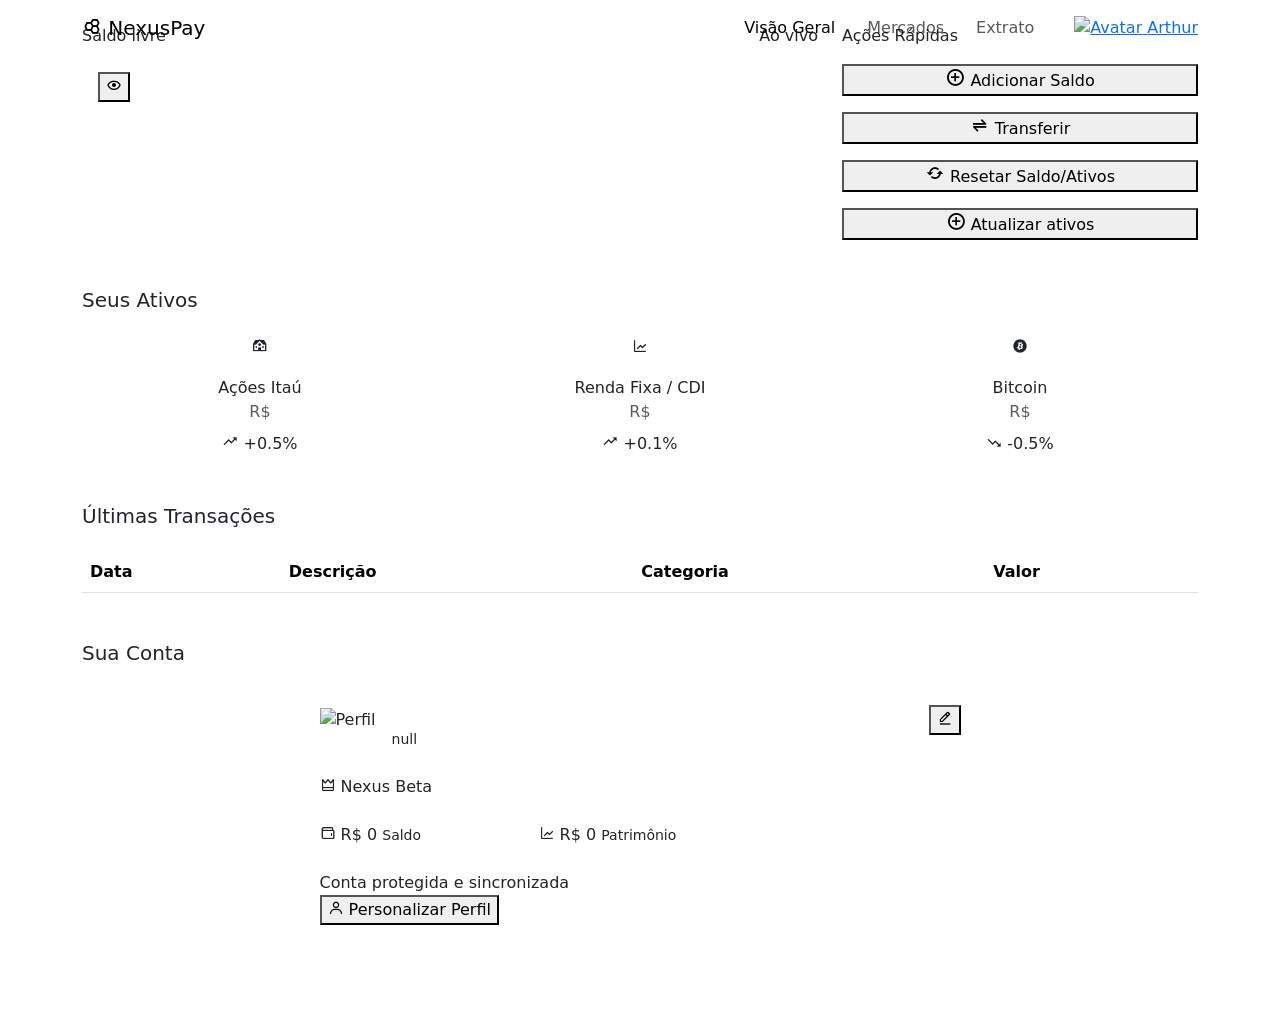
==== html/home.html @ 7b57ff13 "Fix case sensitivity in CSS file path for home page" ====
<!DOCTYPE html>
<html lang="pt-BR">

<head>
    <meta charset="UTF-8">
    <meta name="viewport" content="width=device-width, initial-scale=1.0">
    <title>NexusPay</title>
    <link href="https://cdn.jsdelivr.net/npm/bootstrap@5.3.0/dist/css/bootstrap.min.css" rel="stylesheet">
    <link href="https://fonts.googleapis.com/css2?family=Inter:wght@300;400;500;600;700&display=swap" rel="stylesheet">
    <link href="https://cdn.jsdelivr.net/npm/boxicons@2.1.4/css/boxicons.min.css" rel="stylesheet">
    <link rel="stylesheet" href="../css/home.css" </html>

<body>

    <div class="bg-glow"></div>

    <nav class="navbar navbar-expand-lg fixed-top modern-nav">
        <div class="container">
            <a class="navbar-brand logo-brand" href="#">
                <i class='bx bx-hive'></i> NexusPay
            </a>
            <button class="navbar-toggler border-0 shadow-none text-white" type="button" data-bs-toggle="collapse"
                data-bs-target="#navNexus">
                <i class='bx bx-menu fs-1'></i>
            </button>
            <div class="collapse navbar-collapse" id="navNexus">
                <ul class="navbar-nav ms-auto align-items-center gap-3 mt-3 mt-lg-0">
                    <li class="nav-item"><a class="nav-link active" href="#home">Visão Geral</a></li>
                    <li class="nav-item"><a class="nav-link" href="#investimentos">Mercados</a></li>
                    <li class="nav-item"><a class="nav-link" href="#gastos">Extrato</a></li>
                    <li class="nav-item ms-lg-3">
                        <a class="nav-profile" href="#perfil">
                            <img src="https://api.dicebear.com/7.x/avataaars/svg?seed=Arthur" alt="Avatar">
                            <span>Arthur</span>
                        </a>
                    </li>
                </ul>
            </div>
        </div>
    </nav>

    <main class="container mb-5">
        <section id="home" class="fade-in mt-4">
            <div class="row g-4">

                <div class="col-lg-8">
                    <div class="modern-card hero-card h-100">
                        <div class="d-flex justify-content-between align-items-start mb-4">
                            <span class="text-label">Saldo livre</span>
                            <span class="badge-status"><span class="dot-live"></span> Ao vivo</span>
                        </div>
                        <div class="d-flex align-items-center gap-3 mb-2">
                            <h1 style="filter: blur(0px);" id="saldo" class="main-balance">0</h1>
                            <button id="ocultBtn" class="btn-icon"><i class='bx bx-show'></i></button>
                        </div>
                        <div class="simple-chart"></div>
                    </div>
                </div>

                <div class="col-lg-4">
                    <div class="modern-card d-flex flex-column justify-content-center h-100">
                        <span class="text-label mb-3 d-block">Ações Rápidas</span>
                        <div class="d-grid gap-3">
                            <button onclick="addSaldo()" class="btn-modern btn-primary">
                                <i class='bx bx-plus-circle fs-5'></i> Adicionar Saldo
                            </button>
                            <button onclick="btnMovi()" class="btn-modern btn-secondary">
                                <i class='bx bx-transfer-alt fs-5'></i> Transferir
                            </button>
                            <button onclick="btnReset()" class="btn-modern btn-secondary btn-reset">
                                <i class='bx bx-refresh fs-5'></i>
                                <span>Resetar Saldo/Ativos
                                </span>
                            </button>
                            <button onclick="atAtivos()" class="btn-modern btn-primary">
                                <i class='bx bx-plus-circle fs-5'></i> Atualizar ativos
                            </button>
                        </div>
                    </div>
                </div>


            </div>
        </section>

        <section id="investimentos" class="mt-5 fade-in">
            <h5 class="text-label mb-4">Seus Ativos</h5>
            <div class="row g-4">
                <div class="col-md-4">
                    <div class="modern-card asset-card text-center">
                        <div class="asset-icon blue mx-auto"><i class='bx bxs-institution'></i></div>
                        <span class="text-label mt-3 d-block">Ações Itaú</span>
                        <span class="text-muted">R$</span>
                        <h3 id="acoesValor" class="asset-value">0</h3>
                        <span class="trend positive justify-content-center"><i class='bx bx-trending-up'></i>
                            +0.5%</span>
                    </div>
                </div>
                <div class="col-md-4">
                    <div class="modern-card asset-card text-center">
                        <div class="asset-icon green mx-auto"><i class='bx bx-line-chart'></i></div>
                        <span class="text-label mt-3 d-block">Renda Fixa / CDI</span>
                        <span class="text-muted">R$</span>
                        <h3 id="cdiValor" class="asset-value">0</h3>
                        <span class="trend positive justify-content-center"><i class='bx bx-trending-up'></i>
                            +0.1%</span>
                    </div>
                </div>
                <div class="col-md-4">
                    <div class="modern-card asset-card text-center">
                        <div class="asset-icon orange mx-auto"><i class='bx bxl-bitcoin'></i></div>
                        <span class="text-label mt-3 d-block">Bitcoin</span>
                        <span class="text-muted">R$</span>
                        <h3 id="btcValor" class="asset-value">0</h3>
                        <span class="trend negative justify-content-center"><i class='bx bx-trending-down'></i>
                            -0.5%</span>
                    </div>
                </div>
            </div>
        </section>

        <section id="gastos" class="mt-5 fade-in">
            <h5 class="text-label mb-4">Últimas Transações</h5>
            <div class="modern-card p-0 overflow-hidden">
                <div class="table-responsive">
                    <table class="table modern-table mb-0 text-nowrap">
                        <thead>
                            <tr>
                                <th>Data</th>
                                <th>Descrição</th>
                                <th>Categoria</th>
                                <th>Valor</th>
                            </tr>
                        </thead>
                        <tbody id="Movis">


                        </tbody>
                    </table>
                </div>
            </div>
        </section>
        <section id="perfil" class="mt-5 pb-5 fade-in">

            <h5 class="text-label mb-4">
                Sua Conta
            </h5>

            <div class="row justify-content-center">

                <div class="col-lg-7">

                    <div class="modern-card profile-card">

                        <div class="profile-glow"></div>

                        <!-- TOPO -->
                        <div class="d-flex justify-content-between align-items-center flex-wrap gap-3">

                            <div class="d-flex align-items-center gap-3">

                                <img id="perfilFoto"
                                    src="https://img.freepik.com/free-vector/blue-circle-with-white-user_78370-4707.jpg"
                                    alt="Perfil" class="profile-avatar">

                                <div>

                                    <h3 id="nameUser" class="text-white fw-bold mb-1">

                                    </h3>

                                    <span id="perfilEmail" class="text-desc small">

                                    </span>

                                </div>

                            </div>

                            <button onclick="btnPersonalizar()" class="btn-icon">
                                <i class='bx bx-edit-alt'></i>
                            </button>

                        </div>

                        <!-- BADGE -->
                        <div class="mt-4">

                            <span class="badge-plan">
                                <i class='bx bx-crown'></i>
                                Nexus Beta
                            </span>

                        </div>

                        <!-- INFO -->
                        <div class="row g-3 mt-2">

                            <div class="col-md-4">

                                <div class="info-mini-card">

                                    <i class='bx bx-wallet'></i>
                                    <span>
                                        R$
                                    </span>
                                    <span id="saldo">
                                        0
                                    </span>

                                    <small>Saldo</small>

                                </div>

                            </div>

                            <div class="col-md-4">

                                <div class="info-mini-card">

                                    <i class='bx bx-line-chart'></i>

                                    <span>
                                        R$
                                    </span>
                                    <span id="patrimonio">

                                    </span>

                                    <small>Patrimônio</small>

                                </div>

                            </div>




                            <!-- FOOTER -->
                            <div class="profile-footer mt-4">

                                <div class="profile-status">

                                    <span class="online-dot"></span>

                                    Conta protegida e sincronizada

                                </div>

                                <button onclick="btnPersonalizar()" class="btn-modern btn-primary">

                                    <i class='bx bx-user'></i>

                                    Personalizar Perfil

                                </button>

                            </div>

                        </div>

                    </div>

                </div>

        </section>
    </main>

    <div style="display: none;" id="modal-body" class="modern-modal-overlay">
        <div class="modern-modal">
            <div class="modal-header border-0 p-0 mb-3">
                <h5 class="text-white m-0">Adicionar Saldo</h5>
            </div>
            <p class="text-muted text-sm">Atualize seu caixa para análises precisas.</p>
            <div class="modal-body p-0 mt-3">
                <label class="text-label mb-2">Valor do aporte</label>
                <div class="modern-input">
                    <span class="text-muted">R$</span>
                    <input type="number" id="saldoAdd" placeholder="0.00">
                </div>
            </div>
            <div class="modal-footer border-0 p-0 mt-4 flex-nowrap gap-2">
                <button class="btn-modern btn-secondary" onclick="cancelSaldo()">Cancelar</button>
                <button class="btn-modern btn-primary" onclick="confirmSaldo()">Confirmar</button>
            </div>
        </div>
    </div>

    <div style="display: none;" id="modal-movimentacao" class="modern-modal-overlay">
        <div class="modern-modal">
            <div class="modal-header border-0 p-0 mb-3">
                <h5 class="text-white m-0">Nova Movimentação</h5>
            </div>
            <p class="text-muted text-sm">Transfira fundos ou registre um pagamento.</p>
            <div class="modal-body p-0 mt-3">
                <label class="text-label mb-2">Valor</label>
                <div class="modern-input mb-3">
                    <span class="text-muted">R$</span>
                    <input type="number" id="valor" placeholder="0.00">
                </div>
                <label class="text-label mb-2">Destino / Descrição</label>
                <div class="modern-input">
                    <i class='bx bx-user text-muted'></i>
                    <input type="text" id="ondeElevai" placeholder="Ex: Bitcoin, Nubank...">
                </div>
            </div>
            <div class="modal-footer border-0 p-0 mt-4 flex-nowrap gap-2">
                <button class="btn-modern btn-secondary" onclick="cancel()">Cancelar</button>
                <button class="btn-modern btn-primary" onclick="trasferir()">Transferir</button>
            </div>
        </div>
    </div>

    <div style="display: none;" id="modal-Perfil" class="modern-modal-overlay">
        <div class="modern-modal">
            <div class="modal-header border-0 p-0 mb-3">
                <h5 class="text-white m-0">Novo Perfil!</h5>
            </div>
            <p class="text-muted text-sm">Editando perfil...</p>
            <div class="modal-body p-0 mt-3">
                <label class="text-label mb-2">Seu nome</label>
                <div class="modern-input">
                    <i class='bx bx-user text-muted'></i>
                    <input type="text" id="name" placeholder="Ex:Arthur,Amanda e etc...">
                </div>
            </div>
            <div class="modal-footer border-0 p-0 mt-4 flex-nowrap gap-2">
                <button class="btn-modern btn-secondary" onclick="cancelPersonalizacao()">Cancelar</button>
                <button class="btn-modern btn-primary" onclick="Personalizar()">Confirmar</button>
            </div>
        </div>
    </div>
    <div class="stars">
        <span></span><span></span><span></span><span></span>
        <span></span><span></span><span></span><span></span>
    </div>

    <script src="../js/Home.js"></script>
    <script src="../js/rendasAtivosAI.js"></script>
    <script src="https://cdn.jsdelivr.net/npm/bootstrap@5.3.0/dist/js/bootstrap.bundle.min.js"></script>
    <script>
        const observer = new IntersectionObserver(entries => {
            entries.forEach(entry => {
                if (entry.isIntersecting) {
                    entry.target.classList.add('visible');
                }
            });
        }, { threshold: 0.1 });
        document.querySelectorAll('.fade-in').forEach(el => observer.observe(el));
    </script>
</body>

</html>
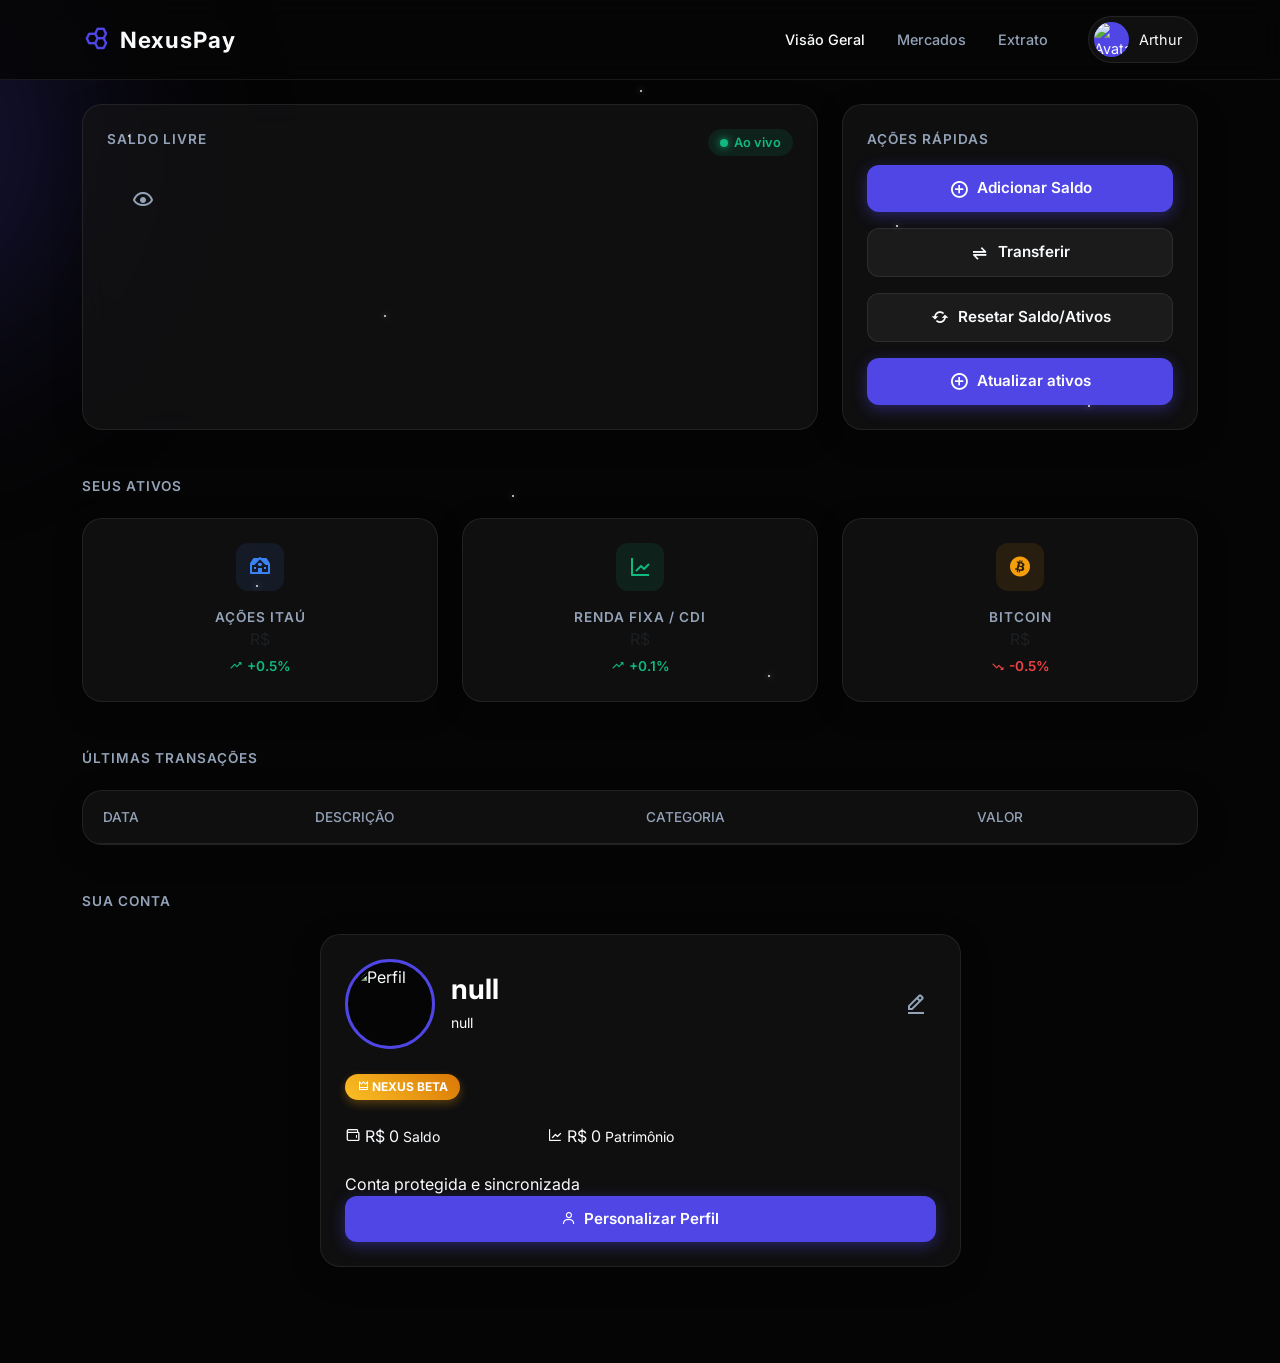
==== commit 1b17e7a8: "1.0 bug link" ====
--- a/html/home.html
+++ b/html/home.html
@@ -8,7 +8,7 @@
     <link href="https://cdn.jsdelivr.net/npm/bootstrap@5.3.0/dist/css/bootstrap.min.css" rel="stylesheet">
     <link href="https://fonts.googleapis.com/css2?family=Inter:wght@300;400;500;600;700&display=swap" rel="stylesheet">
     <link href="https://cdn.jsdelivr.net/npm/boxicons@2.1.4/css/boxicons.min.css" rel="stylesheet">
-    <link rel="stylesheet" href="../css/home.css" </html>
+    <link rel="stylesheet" href="./home.css">
 
 <body>
 
--- a/html/home.css
+++ b/html/home.css
@@ -0,0 +1,963 @@
+/* =========================================================
+   NEXUSFI NEBULA - THEME: PREMIUM MINIMAL (APPLE/STRIPE VIBE)
+   ========================================================= */
+
+@import url("https://fonts.googleapis.com/css2?family=Inter:wght@300;400;500;600;700&display=swap");
+
+:root {
+  /* Paleta Deep Dark Clean */
+  --bg-body: #09090b; /* Fundo quase preto, sem azul */
+  --bg-card: #18181b; /* Cinza chumbo elegante */
+  --border-color: rgba(255, 255, 255, 0.08);
+  --border-hover: rgba(255, 255, 255, 0.2);
+
+  /* Acentos Modernos */
+  --accent-purple: #9333ea;
+  --accent-blue: #3b82f6;
+
+  /* Textos */
+  --text-main: #f8fafc;
+  --text-muted: #94a3b8;
+
+  /* Sombras e Transições */
+  --shadow-soft: 0 4px 20px rgba(0, 0, 0, 0.3);
+  --transition: all 0.25s cubic-bezier(0.2, 0, 0, 1);
+}
+
+body {
+  background-color: var(--bg-body);
+  color: var(--text-main);
+  font-family: "Inter", sans-serif;
+  -webkit-font-smoothing: antialiased;
+  overflow-x: hidden;
+}
+
+/* --- BACKGROUND GLOW SUTIL --- */
+.bg-glow {
+  position: fixed;
+  top: -10%;
+  left: 50%;
+  transform: translateX(-50%);
+  width: 600px;
+  height: 600px;
+  background: radial-gradient(
+    circle,
+    rgba(147, 51, 234, 0.05) 0%,
+    transparent 60%
+  );
+  z-index: -1;
+  pointer-events: none;
+}
+
+/* --- NAVBAR --- */
+.modern-nav {
+  background: rgba(9, 9, 11, 0.7);
+  backdrop-filter: blur(12px);
+  border-bottom: 1px solid var(--border-color);
+  padding: 1rem 0;
+}
+
+.logo-brand {
+  color: var(--text-main);
+  font-weight: 700;
+  letter-spacing: 1px;
+  font-size: 1.1rem;
+  display: flex;
+  align-items: center;
+  gap: 8px;
+}
+
+.text-primary-accent {
+  color: var(--accent-purple);
+}
+
+.nav-link {
+  color: var(--text-muted) !important;
+  font-weight: 500;
+  font-size: 0.9rem;
+  transition: var(--transition);
+}
+
+.nav-link:hover,
+.nav-link.active {
+  color: var(--text-main) !important;
+}
+
+.nav-profile {
+  display: flex;
+  align-items: center;
+  gap: 10px;
+  background: var(--bg-card);
+  border: 1px solid var(--border-color);
+  padding: 4px 12px 4px 4px;
+  border-radius: 30px;
+  color: var(--text-main);
+  text-decoration: none;
+  font-size: 0.9rem;
+  transition: var(--transition);
+}
+
+.nav-profile img {
+  width: 28px;
+  height: 28px;
+  border-radius: 50%;
+}
+
+.nav-profile:hover {
+  border-color: var(--border-hover);
+}
+
+/* --- CARDS E LAYOUT --- */
+.main-container {
+  padding-top: 100px;
+  max-width: 1100px;
+}
+
+.modern-card {
+  background: var(--bg-card);
+  border: 1px solid var(--border-color);
+  border-radius: 16px;
+  padding: 24px;
+  transition: var(--transition);
+}
+
+.modern-card:hover {
+  border-color: var(--border-hover);
+  box-shadow: var(--shadow-soft);
+}
+
+.text-label {
+  font-size: 0.8rem;
+  font-weight: 600;
+  text-transform: uppercase;
+  letter-spacing: 0.5px;
+  color: var(--text-muted);
+}
+
+/* --- TYPOGRAPHY & HERO --- */
+.main-balance {
+  font-size: 3rem;
+  font-weight: 700;
+  letter-spacing: -1px;
+  margin: 0;
+  transition:
+    opacity 0.3s,
+    filter 0.3s;
+}
+
+.badge-status {
+  font-size: 0.75rem;
+  font-weight: 500;
+  background: rgba(255, 255, 255, 0.05);
+  padding: 4px 10px;
+  border-radius: 20px;
+  display: flex;
+  align-items: center;
+  gap: 6px;
+  color: var(--text-muted);
+}
+
+.dot-live {
+  width: 6px;
+  height: 6px;
+  background: #10b981;
+  border-radius: 50%;
+  box-shadow: 0 0 8px #10b981;
+}
+
+.btn-icon {
+  background: transparent;
+  border: 1px solid var(--border-color);
+  color: var(--text-muted);
+  width: 40px;
+  height: 40px;
+  border-radius: 50%;
+  display: flex;
+  justify-content: center;
+  align-items: center;
+  transition: var(--transition);
+}
+
+.btn-icon:hover {
+  background: var(--bg-body);
+  color: var(--text-main);
+  border-color: var(--border-hover);
+}
+
+/* --- GRÁFICO SIMPLES --- */
+.simple-chart {
+  height: 80px;
+  width: 100%;
+  margin-top: 20px;
+}
+.line-chart {
+  fill: none;
+  stroke: var(--accent-purple);
+  stroke-width: 3;
+  stroke-linecap: round;
+}
+
+/* --- BOTOES MODERNOS --- */
+.btn-modern {
+  display: flex;
+  align-items: center;
+  justify-content: center;
+  gap: 8px;
+  padding: 12px 20px;
+  border-radius: 12px;
+  font-weight: 500;
+  font-size: 0.95rem;
+  border: none;
+  transition: var(--transition);
+  cursor: pointer;
+}
+
+.btn-primary {
+  background: var(--text-main);
+  color: var(--bg-body);
+}
+
+.btn-primary:hover {
+  background: #e2e8f0;
+  transform: translateY(-2px);
+}
+
+.btn-secondary {
+  background: rgba(255, 255, 255, 0.05);
+  color: var(--text-main);
+  border: 1px solid var(--border-color);
+}
+
+.btn-secondary:hover {
+  background: rgba(255, 255, 255, 0.1);
+  border-color: var(--border-hover);
+}
+
+/* --- ATIVOS (INVESTIMENTOS) --- */
+.section-heading {
+  font-size: 1.1rem;
+  font-weight: 600;
+  color: var(--text-main);
+}
+
+.asset-icon {
+  width: 40px;
+  height: 40px;
+  border-radius: 10px;
+  display: flex;
+  justify-content: center;
+  align-items: center;
+  font-size: 1.2rem;
+  margin-bottom: 15px;
+}
+.asset-icon.blue {
+  background: rgba(59, 130, 246, 0.1);
+  color: #3b82f6;
+}
+.asset-icon.green {
+  background: rgba(16, 185, 129, 0.1);
+  color: #10b981;
+}
+.asset-icon.orange {
+  background: rgba(245, 158, 11, 0.1);
+  color: #f59e0b;
+}
+
+.asset-value {
+  font-size: 1.5rem;
+  font-weight: 600;
+  margin: 8px 0;
+}
+
+.trend {
+  font-size: 0.8rem;
+  font-weight: 500;
+  display: flex;
+  align-items: center;
+  gap: 4px;
+}
+.trend.positive {
+  color: #10b981;
+}
+.trend.negative {
+  color: #ef4444;
+}
+
+/* --- TABELA DE EXTRATO --- */
+.modern-table {
+  color: var(--text-main);
+}
+
+.modern-table thead th {
+  background: transparent;
+  border-bottom: 1px solid var(--border-color);
+  color: var(--text-muted);
+  font-weight: 500;
+  font-size: 0.85rem;
+  text-transform: uppercase;
+  padding: 16px 20px;
+}
+
+.modern-table tbody td {
+  padding: 16px 20px;
+  border-bottom: 1px solid rgba(255, 255, 255, 0.03);
+  vertical-align: middle;
+  background: transparent;
+  font-size: 0.95rem;
+}
+
+.modern-table tbody tr:hover td {
+  background: rgba(255, 255, 255, 0.02);
+}
+
+.pill-status {
+  padding: 4px 10px;
+  border-radius: 20px;
+  font-size: 0.75rem;
+  font-weight: 600;
+}
+.pill-status.pending {
+  background: rgba(245, 158, 11, 0.1);
+  color: #fbbf24;
+}
+.pill-status.success {
+  background: rgba(16, 185, 129, 0.1);
+  color: #34d399;
+}
+
+/* --- PERFIL --- */
+.profile-avatar {
+  width: 80px;
+  height: 80px;
+  border-radius: 50%;
+  background: var(--bg-body);
+  padding: 4px;
+  border: 1px solid var(--border-color);
+}
+.badge-plan {
+  background: linear-gradient(45deg, #f59e0b, #fbbf24);
+  color: #000;
+  font-size: 0.75rem;
+  font-weight: 700;
+  padding: 4px 12px;
+  border-radius: 20px;
+  display: inline-block;
+}
+
+.modern-progress {
+  height: 6px;
+  background: var(--bg-body);
+  border-radius: 10px;
+  overflow: hidden;
+}
+.modern-progress .progress-bar {
+  background: var(--text-main);
+}
+
+/* --- MODAIS MODERNOS --- */
+.modern-modal-overlay {
+  position: fixed;
+  top: 0;
+  left: 0;
+  width: 100%;
+  height: 100%;
+  background: rgba(0, 0, 0, 0.6);
+  backdrop-filter: blur(4px);
+  z-index: 1050;
+  display: flex;
+  justify-content: center;
+  align-items: center;
+  opacity: 0;
+  animation: fadeInModal 0.2s forwards;
+}
+
+.modern-modal {
+  background: var(--bg-card);
+  border: 1px solid var(--border-color);
+  width: 100%;
+  max-width: 400px;
+  border-radius: 20px;
+  padding: 24px;
+  box-shadow: 0 20px 40px rgba(0, 0, 0, 0.5);
+  transform: scale(0.95);
+  animation: scaleUpModal 0.2s forwards;
+}
+
+.modern-modal .modal-header h5 {
+  margin: 0;
+  font-weight: 600;
+}
+.modern-modal .modal-header p {
+  color: var(--text-muted);
+  font-size: 0.85rem;
+  margin: 4px 0 0 0;
+}
+
+.modern-input {
+  display: flex;
+  align-items: center;
+  background: var(--bg-body);
+  border: 1px solid var(--border-color);
+  border-radius: 10px;
+  padding: 10px 16px;
+  transition: var(--transition);
+}
+.modern-input:focus-within {
+  border-color: var(--accent-purple);
+}
+.modern-input span {
+  color: var(--text-muted);
+  margin-right: 8px;
+  font-weight: 500;
+}
+.modern-input input {
+  background: none;
+  border: none;
+  outline: none;
+  color: var(--text-main);
+  width: 100%;
+  font-size: 1rem;
+}
+
+/* Animações */
+.fade-in {
+  opacity: 0;
+  transform: translateY(15px);
+  transition:
+    opacity 0.6s ease-out,
+    transform 0.6s ease-out;
+}
+.fade-in.visible {
+  opacity: 1;
+  transform: translateY(0);
+}
+
+@keyframes fadeInModal {
+  to {
+    opacity: 1;
+  }
+}
+@keyframes scaleUpModal {
+  to {
+    transform: scale(1);
+  }
+}
+
+/* --- RESPONSIVIDADE --- */
+@media (max-width: 768px) {
+  .main-balance {
+    font-size: 2.2rem;
+  }
+  .modern-card {
+    padding: 16px;
+  }
+  .btn-modern {
+    padding: 10px;
+    font-size: 0.85rem;
+  }
+  .modern-modal {
+    width: 92%;
+    padding: 20px;
+  }
+}
+.chart-container {
+  position: relative;
+  width: 100%;
+  height: 220px;
+
+  background:
+    radial-gradient(circle at top, rgba(138, 43, 226, 0.18), transparent 70%),
+    rgba(255, 255, 255, 0.03);
+
+  border: 1px solid rgba(255, 255, 255, 0.08);
+
+  backdrop-filter: blur(30px);
+  -webkit-backdrop-filter: blur(30px);
+
+  border-radius: 28px;
+
+  overflow: hidden;
+
+  padding: 20px;
+
+  box-shadow:
+    inset 0 1px 1px rgba(255, 255, 255, 0.06),
+    0 10px 40px rgba(0, 0, 0, 0.35),
+    0 0 60px rgba(138, 43, 226, 0.15);
+}
+/* card */
+.btc-chart-card {
+  position: relative;
+  overflow: hidden;
+}
+
+/* estrelas */
+.stars {
+  position: absolute;
+  inset: 0;
+
+  pointer-events: none;
+}
+
+/* estrela */
+.stars span {
+  position: absolute;
+
+  width: 2px;
+  height: 2px;
+
+  border-radius: 50%;
+
+  background: rgba(255, 255, 255, 0.9);
+
+  box-shadow: 0 0 6px rgba(255, 255, 255, 0.8);
+
+  animation: twinkle 3s infinite ease-in-out;
+}
+
+/* posições */
+.stars span:nth-child(1) {
+  top: 15%;
+  left: 10%;
+  animation-delay: 0s;
+}
+
+.stars span:nth-child(2) {
+  top: 25%;
+  left: 70%;
+  animation-delay: 1s;
+}
+
+.stars span:nth-child(3) {
+  top: 65%;
+  left: 20%;
+  animation-delay: 2s;
+}
+
+.stars span:nth-child(4) {
+  top: 45%;
+  left: 85%;
+  animation-delay: 0.5s;
+}
+
+.stars span:nth-child(5) {
+  top: 75%;
+  left: 60%;
+  animation-delay: 1.5s;
+}
+
+.stars span:nth-child(6) {
+  top: 10%;
+  left: 50%;
+  animation-delay: 2.5s;
+}
+
+.stars span:nth-child(7) {
+  top: 55%;
+  left: 40%;
+  animation-delay: 1.2s;
+}
+
+.stars span:nth-child(8) {
+  top: 35%;
+  left: 30%;
+  animation-delay: 0.8s;
+}
+
+/* brilho */
+@keyframes twinkle {
+  0% {
+    opacity: 0.2;
+    transform: scale(1);
+  }
+
+  50% {
+    opacity: 1;
+    transform: scale(1.8);
+  }
+
+  100% {
+    opacity: 0.2;
+    transform: scale(1);
+  }
+}
+
+/* CSS do Layout Dark Moderno */
+:root {
+  --bg-body: #050505;
+  --bg-card: rgba(20, 20, 22, 0.7);
+  --border-color: rgba(255, 255, 255, 0.08);
+  --primary: #4f46e5;
+  --primary-glow: rgba(79, 70, 229, 0.4);
+  --secondary: #2dd4bf;
+  --text-main: #f8fafc;
+  --text-muted: #94a3b8;
+  --success: #10b981;
+  --danger: #ef4444;
+  --warning: #f59e0b;
+}
+
+body {
+  font-family: "Inter", sans-serif;
+  background-color: var(--bg-body);
+  color: var(--text-main);
+  overflow-x: hidden;
+  padding-top: 80px;
+}
+
+.bg-glow {
+  position: fixed;
+  top: -20%;
+  left: -10%;
+  width: 50vw;
+  height: 50vw;
+  background: radial-gradient(circle, var(--primary-glow) 0%, transparent 60%);
+  z-index: -1;
+  filter: blur(100px);
+}
+
+.modern-nav {
+  background: rgba(5, 5, 5, 0.8);
+  backdrop-filter: blur(12px);
+  border-bottom: 1px solid var(--border-color);
+}
+
+.logo-brand {
+  font-weight: 700;
+  color: var(--text-main) !important;
+  display: flex;
+  align-items: center;
+  gap: 8px;
+  font-size: 1.4rem;
+}
+
+.logo-brand i {
+  color: var(--primary);
+  font-size: 1.8rem;
+}
+
+.nav-link {
+  color: var(--text-muted) !important;
+  font-weight: 500;
+  transition: 0.3s;
+}
+
+.nav-link:hover,
+.nav-link.active {
+  color: var(--text-main) !important;
+}
+
+.nav-profile {
+  display: flex;
+  align-items: center;
+  gap: 10px;
+  text-decoration: none;
+  color: var(--text-main);
+  background: rgba(255, 255, 255, 0.05);
+  padding: 5px 15px 5px 5px;
+  border-radius: 50px;
+  border: 1px solid var(--border-color);
+  transition: 0.3s;
+}
+
+.nav-profile:hover {
+  background: rgba(255, 255, 255, 0.1);
+}
+
+.nav-profile img {
+  width: 35px;
+  height: 35px;
+  border-radius: 50%;
+  background: var(--primary);
+}
+
+.modern-card {
+  background: var(--bg-card);
+  backdrop-filter: blur(16px);
+  border: 1px solid var(--border-color);
+  border-radius: 20px;
+  padding: 24px;
+  box-shadow: 0 8px 32px rgba(0, 0, 0, 0.2);
+  transition:
+    transform 0.3s ease,
+    border-color 0.3s ease;
+}
+
+.modern-card:hover {
+  border-color: rgba(255, 255, 255, 0.15);
+  transform: translateY(-2px);
+}
+
+.text-label {
+  color: var(--text-muted);
+  font-size: 0.85rem;
+  text-transform: uppercase;
+  letter-spacing: 1px;
+  font-weight: 600;
+}
+
+.badge-status {
+  background: rgba(16, 185, 129, 0.1);
+  color: var(--success);
+  padding: 4px 12px;
+  border-radius: 20px;
+  font-size: 0.8rem;
+  font-weight: 600;
+  display: flex;
+  align-items: center;
+  gap: 6px;
+}
+
+.dot-live {
+  width: 8px;
+  height: 8px;
+  background-color: var(--success);
+  border-radius: 50%;
+  box-shadow: 0 0 8px var(--success);
+  animation: pulse 1.5s infinite;
+}
+
+@keyframes pulse {
+  0% {
+    transform: scale(0.95);
+    opacity: 1;
+  }
+
+  50% {
+    transform: scale(1.2);
+    opacity: 0.5;
+  }
+
+  100% {
+    transform: scale(0.95);
+    opacity: 1;
+  }
+}
+
+.main-balance {
+  font-size: 3rem;
+  font-weight: 700;
+  margin: 0;
+  letter-spacing: -1px;
+}
+
+.btn-icon {
+  background: transparent;
+  border: none;
+  color: var(--text-muted);
+  font-size: 1.5rem;
+  cursor: pointer;
+  transition: 0.3s;
+}
+
+.btn-icon:hover {
+  color: var(--text-main);
+}
+
+.btn-modern {
+  padding: 12px 20px;
+  border-radius: 12px;
+  font-weight: 600;
+  display: flex;
+  align-items: center;
+  justify-content: center;
+  gap: 8px;
+  border: none;
+  cursor: pointer;
+  transition: 0.3s;
+  width: 100%;
+}
+
+.btn-primary {
+  background: var(--primary);
+  color: white;
+  box-shadow: 0 4px 15px var(--primary-glow);
+}
+
+.btn-primary:hover {
+  background: #4338ca;
+  transform: translateY(-2px);
+}
+
+.btn-secondary {
+  background: rgba(255, 255, 255, 0.05);
+  color: var(--text-main);
+  border: 1px solid var(--border-color);
+}
+
+.btn-secondary:hover {
+  background: rgba(255, 255, 255, 0.1);
+}
+
+.asset-icon {
+  width: 48px;
+  height: 48px;
+  border-radius: 12px;
+  display: flex;
+  align-items: center;
+  justify-content: center;
+  font-size: 1.5rem;
+  margin-bottom: 15px;
+}
+
+.asset-icon.blue {
+  background: rgba(59, 130, 246, 0.1);
+  color: #3b82f6;
+}
+
+.asset-icon.green {
+  background: rgba(16, 185, 129, 0.1);
+  color: #10b981;
+}
+
+.asset-icon.orange {
+  background: rgba(245, 158, 11, 0.1);
+  color: #f59e0b;
+}
+
+.asset-value {
+  font-size: 1.5rem;
+  font-weight: 700;
+  margin: 5px 0;
+}
+
+.trend {
+  font-size: 0.85rem;
+  font-weight: 600;
+  display: flex;
+  align-items: center;
+  gap: 4px;
+}
+
+.trend.positive {
+  color: var(--success);
+}
+
+.trend.negative {
+  color: var(--danger);
+}
+
+.modern-table {
+  color: var(--text-main);
+}
+
+.modern-table th {
+  border-bottom: 1px solid var(--border-color);
+  color: var(--text-muted);
+  font-weight: 500;
+  padding: 15px 20px;
+  background: transparent;
+}
+
+.modern-table td {
+  padding: 15px 20px;
+  vertical-align: middle;
+  border-bottom: 1px solid rgba(255, 255, 255, 0.02);
+  background: transparent;
+  color: var(--text-muted);
+}
+
+.pill-status {
+  padding: 4px 10px;
+  border-radius: 20px;
+  font-size: 0.75rem;
+  font-weight: 600;
+}
+
+.pill-status.pending {
+  background: rgba(245, 158, 11, 0.1);
+  color: var(--warning);
+}
+
+.pill-status.success {
+  background: rgba(16, 185, 129, 0.1);
+  color: var(--success);
+}
+
+.profile-avatar {
+  width: 90px;
+  height: 90px;
+  border-radius: 50%;
+  border: 3px solid var(--primary);
+  padding: 3px;
+}
+
+.badge-plan {
+  background: linear-gradient(45deg, #fbbf24, #d97706);
+  color: #fff;
+  padding: 4px 12px;
+  border-radius: 20px;
+  font-size: 0.75rem;
+  font-weight: 700;
+  text-transform: uppercase;
+  box-shadow: 0 4px 10px rgba(245, 158, 11, 0.3);
+  display: inline-block;
+}
+
+.modern-progress {
+  height: 8px;
+  background: rgba(255, 255, 255, 0.1);
+  border-radius: 10px;
+  overflow: hidden;
+}
+
+.modern-progress .progress-bar {
+  background: var(--primary);
+  border-radius: 10px;
+}
+
+.modern-modal-overlay {
+  position: fixed;
+  top: 0;
+  left: 0;
+  width: 100%;
+  height: 100%;
+  background: rgba(0, 0, 0, 0.6);
+  backdrop-filter: blur(5px);
+  z-index: 1050;
+  display: flex;
+  align-items: center;
+  justify-content: center;
+}
+
+.modern-modal {
+  background: #111116;
+  border: 1px solid var(--border-color);
+  border-radius: 20px;
+  padding: 30px;
+  width: 100%;
+  max-width: 400px;
+  box-shadow: 0 20px 40px rgba(0, 0, 0, 0.5);
+}
+
+.modern-input {
+  display: flex;
+  align-items: center;
+  background: rgba(255, 255, 255, 0.05);
+  border: 1px solid var(--border-color);
+  border-radius: 12px;
+  padding: 12px 15px;
+  gap: 10px;
+}
+
+.modern-input input {
+  background: transparent;
+  border: none;
+  color: var(--text-main);
+  width: 100%;
+  outline: none;
+  font-size: 1rem;
+}
+
+.fade-in {
+  opacity: 0;
+  transform: translateY(20px);
+  transition:
+    opacity 0.6s ease-out,
+    transform 0.6s ease-out;
+}
+
+.fade-in.visible {
+  opacity: 1;
+  transform: translateY(0);
+}
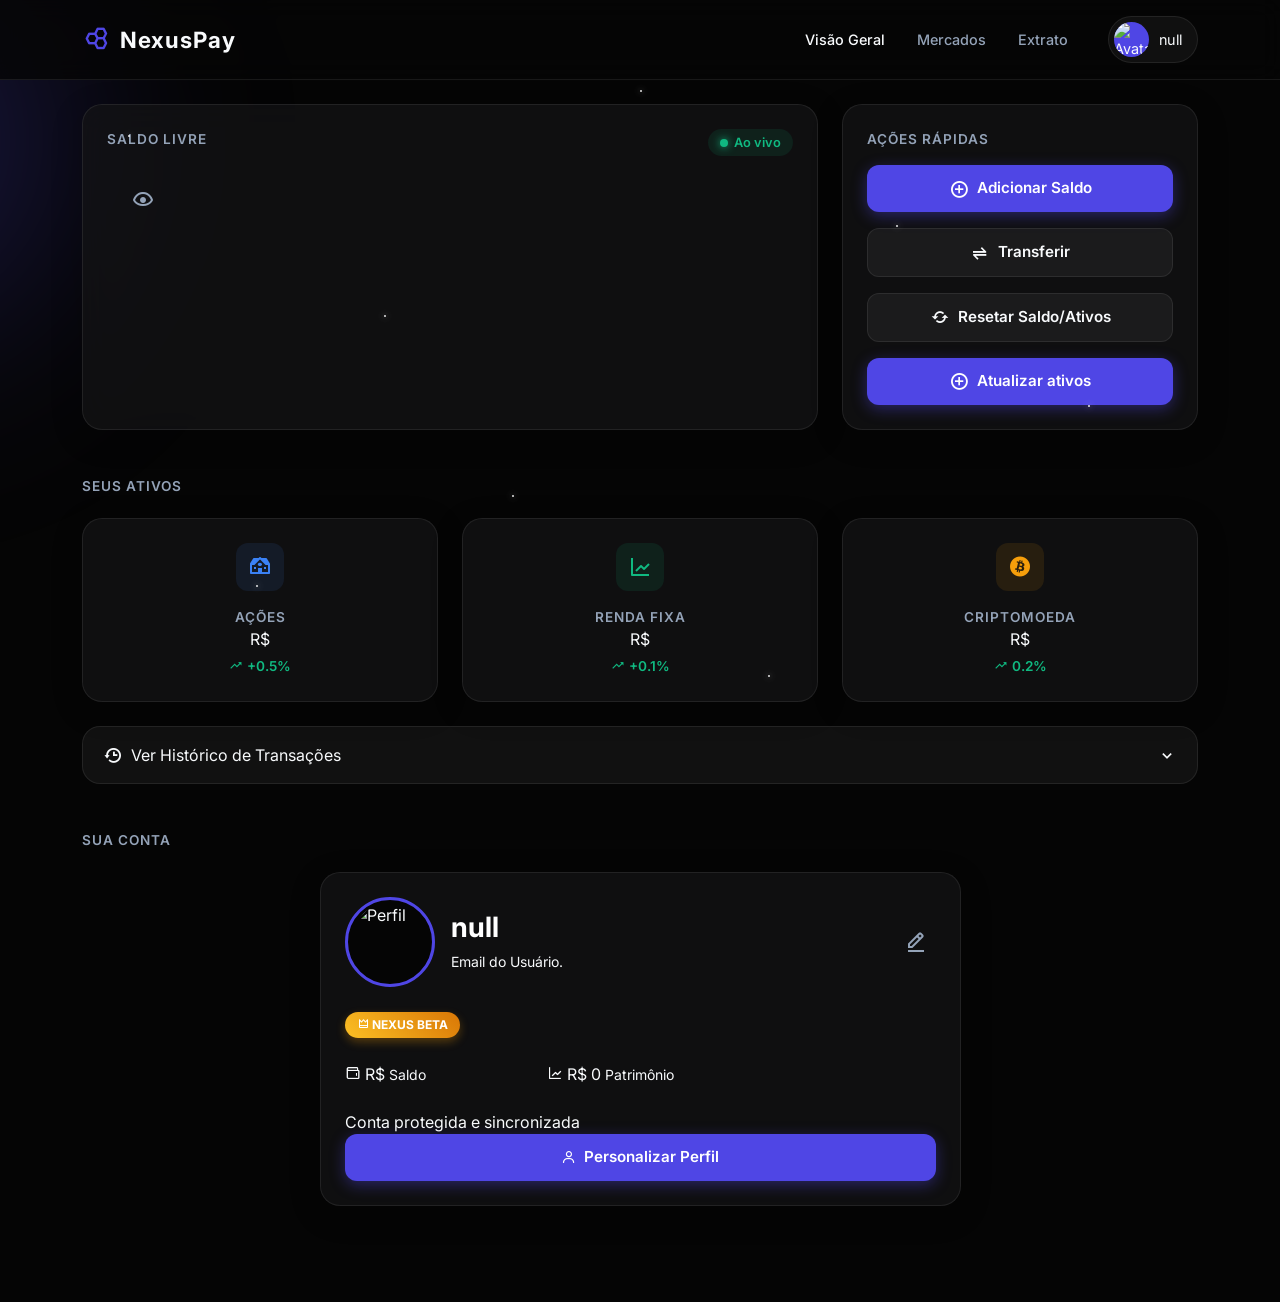
==== commit 89d58262: "Add investment options and update rendering logic for assets - Introduced new investment options for" ====
--- a/html/home.html
+++ b/html/home.html
@@ -30,8 +30,9 @@
                     <li class="nav-item"><a class="nav-link" href="#gastos">Extrato</a></li>
                     <li class="nav-item ms-lg-3">
                         <a class="nav-profile" href="#perfil">
-                            <img src="https://api.dicebear.com/7.x/avataaars/svg?seed=Arthur" alt="Avatar">
-                            <span>Arthur</span>
+                            <img src="https://img.freepik.com/free-vector/blue-circle-with-white-user_78370-4707.jpg"
+                                alt="Avatar">
+                            <span id="nameUser2"></span>
                         </a>
                     </li>
                 </ul>
@@ -89,8 +90,8 @@
                 <div class="col-md-4">
                     <div class="modern-card asset-card text-center">
                         <div class="asset-icon blue mx-auto"><i class='bx bxs-institution'></i></div>
-                        <span class="text-label mt-3 d-block">Ações Itaú</span>
-                        <span class="text-muted">R$</span>
+                        <span class="text-label mt-3 d-block">Ações</span>
+                        <span class="text-desc">R$</span>
                         <h3 id="acoesValor" class="asset-value">0</h3>
                         <span class="trend positive justify-content-center"><i class='bx bx-trending-up'></i>
                             +0.5%</span>
@@ -99,8 +100,8 @@
                 <div class="col-md-4">
                     <div class="modern-card asset-card text-center">
                         <div class="asset-icon green mx-auto"><i class='bx bx-line-chart'></i></div>
-                        <span class="text-label mt-3 d-block">Renda Fixa / CDI</span>
-                        <span class="text-muted">R$</span>
+                        <span class="text-label mt-3 d-block">Renda Fixa</span>
+                        <span class="text-desc">R$</span>
                         <h3 id="cdiValor" class="asset-value">0</h3>
                         <span class="trend positive justify-content-center"><i class='bx bx-trending-up'></i>
                             +0.1%</span>
@@ -109,37 +110,52 @@
                 <div class="col-md-4">
                     <div class="modern-card asset-card text-center">
                         <div class="asset-icon orange mx-auto"><i class='bx bxl-bitcoin'></i></div>
-                        <span class="text-label mt-3 d-block">Bitcoin</span>
-                        <span class="text-muted">R$</span>
+                        <span class="text-label mt-3 d-block">Criptomoeda</span>
+                        <span class="text-desc">R$</span>
                         <h3 id="btcValor" class="asset-value">0</h3>
-                        <span class="trend negative justify-content-center"><i class='bx bx-trending-down'></i>
-                            -0.5%</span>
+                        <span class="trend positive justify-content-center"><i class='bx bx-trending-up'></i>
+                            0.2%</span>
                     </div>
                 </div>
             </div>
         </section>
-
-        <section id="gastos" class="mt-5 fade-in">
-            <h5 class="text-label mb-4">Últimas Transações</h5>
-            <div class="modern-card p-0 overflow-hidden">
-                <div class="table-responsive">
-                    <table class="table modern-table mb-0 text-nowrap">
-                        <thead>
-                            <tr>
-                                <th>Data</th>
-                                <th>Descrição</th>
-                                <th>Categoria</th>
-                                <th>Valor</th>
-                            </tr>
-                        </thead>
-                        <tbody id="Movis">
-
-
-                        </tbody>
-                    </table>
-                </div>
-            </div>
-        </section>
+        <details class="modern-details mt-4">
+
+            <summary class="details-summary">
+                <div class="d-flex align-items-center gap-2">
+                    <i class='bx bx-history fs-5'></i>
+                    <span>Ver Histórico de Transações</span>
+                </div>
+
+                <i class='bx bx-chevron-down arrow-details'></i>
+            </summary>
+
+            <section id="gastos" class="mt-4 fade-in">
+                <h5 class="text-label mb-4">Últimas Transações</h5>
+
+                <div class="modern-card p-0 overflow-hidden">
+                    <div class="table-responsive">
+                        <table class="table modern-table mb-0 text-nowrap">
+
+                            <thead>
+                                <tr>
+                                    <th>Data</th>
+                                    <th>Descrição</th>
+                                    <th>Categoria</th>
+                                    <th>Valor</th>
+                                </tr>
+                            </thead>
+
+                            <tbody id="Movis">
+
+                            </tbody>
+
+                        </table>
+                    </div>
+                </div>
+            </section>
+
+        </details>
         <section id="perfil" class="mt-5 pb-5 fade-in">
 
             <h5 class="text-label mb-4">
@@ -204,7 +220,7 @@
                                     <span>
                                         R$
                                     </span>
-                                    <span id="saldo">
+                                    <span id="saldo2">
                                         0
                                     </span>
 
@@ -265,49 +281,136 @@
 
         </section>
     </main>
-
-    <div style="display: none;" id="modal-body" class="modern-modal-overlay">
-        <div class="modern-modal">
-            <div class="modal-header border-0 p-0 mb-3">
-                <h5 class="text-white m-0">Adicionar Saldo</h5>
-            </div>
-            <p class="text-muted text-sm">Atualize seu caixa para análises precisas.</p>
-            <div class="modal-body p-0 mt-3">
-                <label class="text-label mb-2">Valor do aporte</label>
-                <div class="modern-input">
-                    <span class="text-muted">R$</span>
-                    <input type="number" id="saldoAdd" placeholder="0.00">
-                </div>
-            </div>
-            <div class="modal-footer border-0 p-0 mt-4 flex-nowrap gap-2">
-                <button class="btn-modern btn-secondary" onclick="cancelSaldo()">Cancelar</button>
-                <button class="btn-modern btn-primary" onclick="confirmSaldo()">Confirmar</button>
-            </div>
-        </div>
-    </div>
-
     <div style="display: none;" id="modal-movimentacao" class="modern-modal-overlay">
         <div class="modern-modal">
+
             <div class="modal-header border-0 p-0 mb-3">
                 <h5 class="text-white m-0">Nova Movimentação</h5>
             </div>
-            <p class="text-muted text-sm">Transfira fundos ou registre um pagamento.</p>
+
+            <p class="text-muted text-sm">
+                Transfira fundos ou registre um investimento.
+            </p>
+
             <div class="modal-body p-0 mt-3">
+
+                <!-- VALOR -->
                 <label class="text-label mb-2">Valor</label>
+
                 <div class="modern-input mb-3">
                     <span class="text-muted">R$</span>
                     <input type="number" id="valor" placeholder="0.00">
                 </div>
-                <label class="text-label mb-2">Destino / Descrição</label>
-                <div class="modern-input">
-                    <i class='bx bx-user text-muted'></i>
-                    <input type="text" id="ondeElevai" placeholder="Ex: Bitcoin, Nubank...">
-                </div>
-            </div>
+
+                <!-- INPUT -->
+                <label class="text-label mb-2">
+                    Destino / Investimento
+                </label>
+
+                <div class="modern-input mb-4">
+                    <i class='bx bx-wallet text-muted'></i>
+
+                    <input type="text" id="ondeElevai" placeholder="Escolha abaixo..." readonly>
+                </div>
+
+                <!-- CRIPTO -->
+                <label class="text-label mb-2">Criptomoedas</label>
+
+                <div class="invest-grid mb-4">
+
+                    <button class="invest-card" onclick="escolher('Bitcoin')">
+
+                        <i class='bx bxl-bitcoin'></i>
+                        Bitcoin
+
+                    </button>
+
+                    <button class="invest-card" onclick="escolher('Ethereum')">
+
+                        <i class='bx bx-coin'></i>
+                        Ethereum
+
+                    </button>
+
+                    <button class="invest-card" onclick="escolher('DogCoin')">
+
+                        <i class='bx bx-money'></i>
+                        DogCoin
+
+                    </button>
+
+                </div>
+
+                <!-- RENDA FIXA -->
+                <label class="text-label mb-2">Renda Fixa</label>
+
+                <div class="invest-grid mb-4">
+
+                    <button class="invest-card" onclick="escolher('CDI')">
+
+                        <i class='bx bx-bank'></i>
+                        CDI
+
+                    </button>
+
+                    <button class="invest-card" onclick="escolher('CDB')">
+
+                        <i class='bx bx-wallet'></i>
+                        CDB
+
+                    </button>
+
+                </div>
+
+                <!-- RENDA VARIÁVEL -->
+                <label class="text-label mb-2">Renda Variável</label>
+
+                <div class="invest-grid">
+
+                    <button class="invest-card" onclick="escolher('Ações Itaú')">
+
+                        Itaú
+
+                    </button>
+
+                    <button class="invest-card" onclick="escolher('Ações Petrobras')">
+
+                        Petrobras
+
+                    </button>
+
+                    <button class="invest-card" onclick="escolher('Ações Vale')">
+
+                        Vale
+
+                    </button>
+
+                    <button class="invest-card" onclick="escolher('Ações Apple')">
+
+                        Apple
+
+                    </button>
+
+                </div>
+
+            </div>
+
             <div class="modal-footer border-0 p-0 mt-4 flex-nowrap gap-2">
-                <button class="btn-modern btn-secondary" onclick="cancel()">Cancelar</button>
-                <button class="btn-modern btn-primary" onclick="trasferir()">Transferir</button>
-            </div>
+
+                <button class="btn-modern btn-secondary" onclick="cancel()">
+
+                    Cancelar
+
+                </button>
+
+                <button class="btn-modern btn-primary" onclick="trasferir()">
+
+                    Transferir
+
+                </button>
+
+            </div>
+
         </div>
     </div>
 
--- a/html/home.css
+++ b/html/home.css
@@ -961,3 +961,69 @@
   opacity: 1;
   transform: translateY(0);
 }
+.invest-grid {
+  display: grid;
+  grid-template-columns: repeat(2, 1fr);
+  gap: 10px;
+}
+
+.invest-card {
+  background: #171717;
+  border: 1px solid #2a2a2a;
+  border-radius: 14px;
+
+  padding: 14px;
+
+  color: white;
+
+  display: flex;
+  align-items: center;
+  gap: 10px;
+
+  cursor: pointer;
+  transition: 0.3s;
+}
+
+.invest-card:hover {
+  border-color: #00ff88;
+  transform: translateY(-2px);
+}
+
+.invest-card i {
+  font-size: 20px;
+}
+.modern-details {
+  border: none;
+}
+
+.details-summary {
+  list-style: none;
+  cursor: pointer;
+  background: rgba(255, 255, 255, 0.05);
+  border: 1px solid rgba(255, 255, 255, 0.08);
+  padding: 16px 20px;
+  border-radius: 18px;
+  display: flex;
+  justify-content: space-between;
+  align-items: center;
+  transition: 0.3s;
+  user-select: none;
+}
+
+.details-summary:hover {
+  transform: translateY(-2px);
+  background: rgba(255, 255, 255, 0.08);
+}
+
+.details-summary::-webkit-details-marker {
+  display: none;
+}
+
+.arrow-details {
+  transition: 0.3s;
+  font-size: 20px;
+}
+
+details[open] .arrow-details {
+  transform: rotate(180deg);
+}
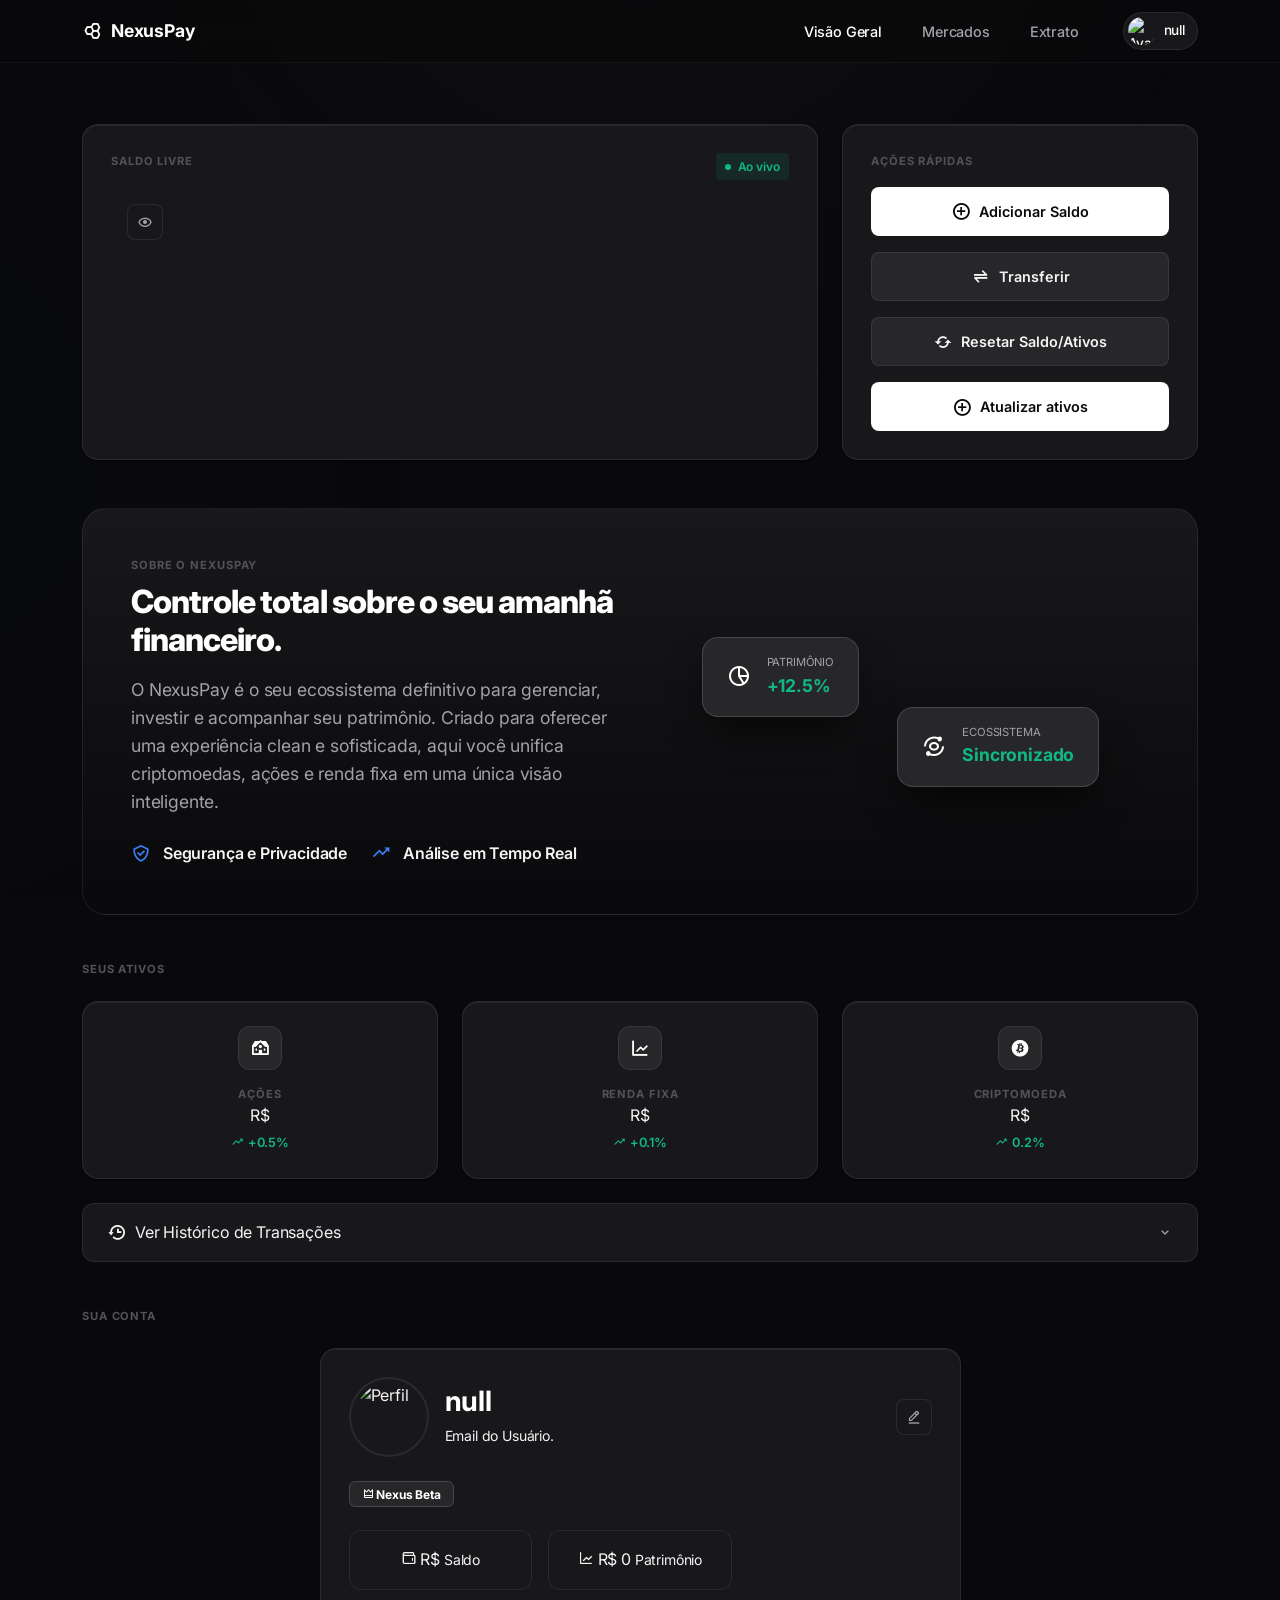
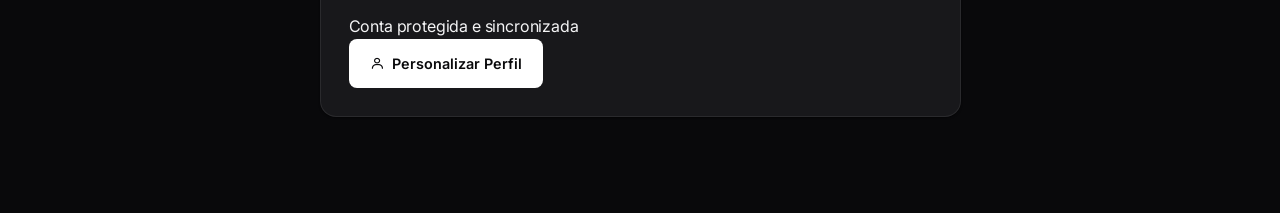
==== commit 093ceea2: "Redesigner com AI(Gemini 3.1 pro)" ====
--- a/html/home.html
+++ b/html/home.html
@@ -84,6 +84,50 @@
             </div>
         </section>
 
+        <!-- SEÇÃO EXPLICATIVA PREMIUM (NOVA) -->
+        <section class="mt-5 fade-in">
+            <div class="premium-explainer-card">
+                <div class="row align-items-center g-4">
+                    <div class="col-lg-6">
+                        <span class="text-label mb-2 d-block">Sobre o NexusPay</span>
+                        <h2 class="explainer-title mb-3">Controle total sobre o seu amanhã financeiro.</h2>
+                        <p class="explainer-desc mb-4">
+                            O NexusPay é o seu ecossistema definitivo para gerenciar, investir e acompanhar seu patrimônio. 
+                            Criado para oferecer uma experiência clean e sofisticada, aqui você unifica criptomoedas, ações e renda fixa em uma única visão inteligente.
+                        </p>
+                        <div class="d-flex gap-4 flex-wrap">
+                            <div class="explainer-feature">
+                                <i class='bx bx-check-shield'></i>
+                                <span>Segurança e Privacidade</span>
+                            </div>
+                            <div class="explainer-feature">
+                                <i class='bx bx-trending-up'></i>
+                                <span>Análise em Tempo Real</span>
+                            </div>
+                        </div>
+                    </div>
+                    <div class="col-lg-6">
+                        <div class="explainer-visual">
+                            <div class="floating-mini-card c1">
+                                <i class='bx bx-pie-chart-alt-2'></i>
+                                <div>
+                                    <small>Patrimônio</small>
+                                    <strong>+12.5%</strong>
+                                </div>
+                            </div>
+                            <div class="floating-mini-card c2">
+                                <i class='bx bx-analyse'></i>
+                                <div>
+                                    <small>Ecossistema</small>
+                                    <strong>Sincronizado</strong>
+                                </div>
+                            </div>
+                        </div>
+                    </div>
+                </div>
+            </div>
+        </section>
+
         <section id="investimentos" class="mt-5 fade-in">
             <h5 class="text-label mb-4">Seus Ativos</h5>
             <div class="row g-4">
@@ -314,83 +358,52 @@
                 </div>
 
                 <!-- CRIPTO -->
-                <label class="text-label mb-2">Criptomoedas</label>
-
-                <div class="invest-grid mb-4">
-
-                    <button class="invest-card" onclick="escolher('Bitcoin')">
-
-                        <i class='bx bxl-bitcoin'></i>
-                        Bitcoin
-
-                    </button>
-
-                    <button class="invest-card" onclick="escolher('Ethereum')">
-
-                        <i class='bx bx-coin'></i>
-                        Ethereum
-
-                    </button>
-
-                    <button class="invest-card" onclick="escolher('DogCoin')">
-
-                        <i class='bx bx-money'></i>
-                        DogCoin
-
-                    </button>
-
-                </div>
-
-                <!-- RENDA FIXA -->
-                <label class="text-label mb-2">Renda Fixa</label>
-
-                <div class="invest-grid mb-4">
-
-                    <button class="invest-card" onclick="escolher('CDI')">
-
-                        <i class='bx bx-bank'></i>
-                        CDI
-
-                    </button>
-
-                    <button class="invest-card" onclick="escolher('CDB')">
-
-                        <i class='bx bx-wallet'></i>
-                        CDB
-
-                    </button>
-
-                </div>
-
-                <!-- RENDA VARIÁVEL -->
-                <label class="text-label mb-2">Renda Variável</label>
-
-                <div class="invest-grid">
-
-                    <button class="invest-card" onclick="escolher('Ações Itaú')">
-
-                        Itaú
-
-                    </button>
-
-                    <button class="invest-card" onclick="escolher('Ações Petrobras')">
-
-                        Petrobras
-
-                    </button>
-
-                    <button class="invest-card" onclick="escolher('Ações Vale')">
-
-                        Vale
-
-                    </button>
-
-                    <button class="invest-card" onclick="escolher('Ações Apple')">
-
-                        Apple
-
-                    </button>
-
+                <!-- CATEGORIAS EM DETAILS -->
+                <div class="modal-categories">
+                    <details class="modal-category-details">
+                        <summary class="modal-category-summary">
+                            <div class="d-flex align-items-center gap-2">
+                                <i class='bx bxl-bitcoin'></i>
+                                <span>Criptomoedas</span>
+                            </div>
+                            <i class='bx bx-chevron-down modal-arrow'></i>
+                        </summary>
+                        <div class="invest-grid p-3">
+                            <button class="invest-card" onclick="escolher('Bitcoin')"><i class='bx bxl-bitcoin'></i> Bitcoin</button>
+                            <button class="invest-card" onclick="escolher('Ethereum')"><i class='bx bx-coin'></i> Ethereum</button>
+                            <button class="invest-card" onclick="escolher('DogCoin')"><i class='bx bx-money'></i> DogCoin</button>
+                        </div>
+                    </details>
+
+                    <details class="modal-category-details mt-2">
+                        <summary class="modal-category-summary">
+                            <div class="d-flex align-items-center gap-2">
+                                <i class='bx bx-bank'></i>
+                                <span>Renda Fixa</span>
+                            </div>
+                            <i class='bx bx-chevron-down modal-arrow'></i>
+                        </summary>
+                        <div class="invest-grid p-3">
+                            <button class="invest-card" onclick="escolher('CDI')"><i class='bx bx-bank'></i> CDI</button>
+                            <button class="invest-card" onclick="escolher('CDB')"><i class='bx bx-wallet'></i> CDB</button>
+                        </div>
+                    </details>
+
+                    <details class="modal-category-details mt-2">
+                        <summary class="modal-category-summary">
+                            <div class="d-flex align-items-center gap-2">
+                                <i class='bx bx-line-chart'></i>
+                                <span>Renda Variável</span>
+                            </div>
+                            <i class='bx bx-chevron-down modal-arrow'></i>
+                        </summary>
+                        <div class="invest-grid p-3">
+                            <button class="invest-card" onclick="escolher('Ações Itaú')">Itaú</button>
+                            <button class="invest-card" onclick="escolher('Ações Petrobras')">Petrobras</button>
+                            <button class="invest-card" onclick="escolher('Ações Vale')">Vale</button>
+                            <button class="invest-card" onclick="escolher('Ações Apple')">Apple</button>
+                        </div>
+                    </details>
                 </div>
 
             </div>
@@ -430,6 +443,26 @@
             <div class="modal-footer border-0 p-0 mt-4 flex-nowrap gap-2">
                 <button class="btn-modern btn-secondary" onclick="cancelPersonalizacao()">Cancelar</button>
                 <button class="btn-modern btn-primary" onclick="Personalizar()">Confirmar</button>
+            </div>
+        </div>
+    </div>
+
+    <div style="display: none;" id="modal-body" class="modern-modal-overlay">
+        <div class="modern-modal">
+            <div class="modal-header border-0 p-0 mb-3">
+                <h5 class="text-white m-0">Adicionar Saldo</h5>
+            </div>
+            <p class="text-muted text-sm">Atualize seu caixa para análises precisas.</p>
+            <div class="modal-body p-0 mt-3">
+                <label class="text-label mb-2">Valor do aporte</label>
+                <div class="modern-input">
+                    <span class="text-muted">R$</span>
+                    <input type="number" id="saldoAdd" placeholder="0.00">
+                </div>
+            </div>
+            <div class="modal-footer border-0 p-0 mt-4 flex-nowrap gap-2">
+                <button class="btn-modern btn-secondary" onclick="cancelSaldo()">Cancelar</button>
+                <button class="btn-modern btn-primary" onclick="confirmSaldo()">Confirmar</button>
             </div>
         </div>
     </div>
--- a/html/home.css
+++ b/html/home.css
@@ -1,1029 +1,575 @@
-/* =========================================================
-   NEXUSFI NEBULA - THEME: PREMIUM MINIMAL (APPLE/STRIPE VIBE)
-   ========================================================= */
-
-@import url("https://fonts.googleapis.com/css2?family=Inter:wght@300;400;500;600;700&display=swap");
+@import url("https://fonts.googleapis.com/css2?family=Inter:wght@300;400;500;600;700;800&display=swap");
 
 :root {
-  /* Paleta Deep Dark Clean */
-  --bg-body: #09090b; /* Fundo quase preto, sem azul */
-  --bg-card: #18181b; /* Cinza chumbo elegante */
-  --border-color: rgba(255, 255, 255, 0.08);
-  --border-hover: rgba(255, 255, 255, 0.2);
-
-  /* Acentos Modernos */
-  --accent-purple: #9333ea;
+  /* THEME: Sophisticated Minimalist (Linear x Apple x Stripe) */
+  --bg-deep: #09090b; /* Zinc 950 */
+  --bg-surface: #18181b; /* Zinc 900 */
+  --bg-surface-hover: #27272a; /* Zinc 800 */
+  
+  --border-subtle: rgba(255, 255, 255, 0.04);
+  --border-light: rgba(255, 255, 255, 0.08);
+  --border-strong: rgba(255, 255, 255, 0.15);
+
+  --accent-primary: #f8fafc; /* Slate 50 - Minimalist White */
   --accent-blue: #3b82f6;
-
-  /* Textos */
-  --text-main: #f8fafc;
-  --text-muted: #94a3b8;
-
-  /* Sombras e Transições */
-  --shadow-soft: 0 4px 20px rgba(0, 0, 0, 0.3);
-  --transition: all 0.25s cubic-bezier(0.2, 0, 0, 1);
+  --accent-emerald: #10b981;
+  --accent-amber: #f59e0b;
+  --accent-rose: #f43f5e;
+  
+  --text-pure: #ffffff;
+  --text-primary: #f4f4f5; /* Zinc 100 */
+  --text-secondary: #a1a1aa; /* Zinc 400 */
+  --text-tertiary: #52525b; /* Zinc 600 */
+
+  --ease-out-expo: cubic-bezier(0.16, 1, 0.3, 1);
+  --ease-spring: cubic-bezier(0.175, 0.885, 0.32, 1.275);
+  
+  --shadow-sm: 0 1px 2px rgba(0, 0, 0, 0.5);
+  --shadow-md: 0 4px 12px rgba(0, 0, 0, 0.5);
+  --shadow-lg: 0 20px 40px -10px rgba(0, 0, 0, 0.7);
+  --shadow-inset: inset 0 1px 0 rgba(255, 255, 255, 0.05);
+}
+
+* {
+  box-sizing: border-box;
 }
 
 body {
-  background-color: var(--bg-body);
-  color: var(--text-main);
-  font-family: "Inter", sans-serif;
+  margin: 0;
+  background-color: var(--bg-deep);
+  color: var(--text-primary);
+  font-family: 'Inter', -apple-system, sans-serif;
   -webkit-font-smoothing: antialiased;
+  -moz-osx-font-smoothing: grayscale;
+  line-height: 1.6;
   overflow-x: hidden;
-}
-
-/* --- BACKGROUND GLOW SUTIL --- */
-.bg-glow {
+  letter-spacing: -0.01em;
+}
+
+/* Custom Scrollbar */
+::-webkit-scrollbar { width: 6px; }
+::-webkit-scrollbar-track { background: transparent; }
+::-webkit-scrollbar-thumb { background: var(--bg-surface-hover); border-radius: 10px; }
+::-webkit-scrollbar-thumb:hover { background: var(--text-tertiary); }
+
+/* Ambient Background (Very Subtle) */
+body::before {
+  content: '';
   position: fixed;
-  top: -10%;
-  left: 50%;
-  transform: translateX(-50%);
-  width: 600px;
-  height: 600px;
-  background: radial-gradient(
-    circle,
-    rgba(147, 51, 234, 0.05) 0%,
-    transparent 60%
-  );
+  top: 0; left: 0; width: 100%; height: 100%;
+  background: 
+    radial-gradient(circle at 50% -20%, rgba(255, 255, 255, 0.03) 0%, transparent 50%),
+    radial-gradient(circle at -10% 50%, rgba(59, 130, 246, 0.02) 0%, transparent 40%);
   z-index: -1;
   pointer-events: none;
 }
 
-/* --- NAVBAR --- */
+/* Modern Navbar */
 .modern-nav {
-  background: rgba(9, 9, 11, 0.7);
-  backdrop-filter: blur(12px);
-  border-bottom: 1px solid var(--border-color);
-  padding: 1rem 0;
+  background: rgba(9, 9, 11, 0.8) !important;
+  backdrop-filter: blur(16px);
+  -webkit-backdrop-filter: blur(16px);
+  border-bottom: 1px solid var(--border-subtle);
+  padding: 0.75rem 0;
+  transition: background 0.3s ease;
 }
 
 .logo-brand {
-  color: var(--text-main);
+  font-size: 1.1rem;
   font-weight: 700;
-  letter-spacing: 1px;
-  font-size: 1.1rem;
-  display: flex;
-  align-items: center;
-  gap: 8px;
-}
-
-.text-primary-accent {
-  color: var(--accent-purple);
+  color: var(--text-pure) !important;
+  display: flex;
+  align-items: center;
+  gap: 0.5rem;
+  text-decoration: none;
+}
+
+.logo-brand i {
+  color: var(--text-pure);
+  font-size: 1.3rem;
 }
 
 .nav-link {
-  color: var(--text-muted) !important;
+  color: var(--text-secondary) !important;
   font-weight: 500;
   font-size: 0.9rem;
-  transition: var(--transition);
-}
-
-.nav-link:hover,
-.nav-link.active {
-  color: var(--text-main) !important;
+  padding: 0.4rem 0.75rem !important;
+  transition: all 0.2s var(--ease-out-expo);
+}
+
+.nav-link:hover, .nav-link.active {
+  color: var(--text-pure) !important;
 }
 
 .nav-profile {
   display: flex;
   align-items: center;
-  gap: 10px;
-  background: var(--bg-card);
-  border: 1px solid var(--border-color);
-  padding: 4px 12px 4px 4px;
-  border-radius: 30px;
-  color: var(--text-main);
+  gap: 0.5rem;
+  padding: 0.25rem 0.75rem 0.25rem 0.25rem;
+  background: var(--bg-surface);
+  border: 1px solid var(--border-light);
+  border-radius: 50px;
+  color: var(--text-pure);
   text-decoration: none;
+  font-size: 0.85rem;
+  font-weight: 500;
+  transition: all 0.2s ease;
+}
+
+.nav-profile img {
+  width: 28px; height: 28px; border-radius: 50%;
+}
+
+.nav-profile:hover {
+  background: var(--bg-surface-hover);
+  border-color: var(--border-strong);
+}
+
+/* Main Container Spacing */
+main.container {
+  padding-top: 100px;
+}
+
+/* Clean Modern Cards */
+.modern-card {
+  background: var(--bg-surface);
+  border: 1px solid var(--border-light);
+  border-radius: 16px;
+  padding: 1.75rem;
+  box-shadow: var(--shadow-sm), var(--shadow-inset);
+  transition: transform 0.3s var(--ease-out-expo), border-color 0.3s ease, box-shadow 0.3s ease;
+}
+
+.modern-card:hover {
+  border-color: var(--border-strong);
+  box-shadow: var(--shadow-md), var(--shadow-inset);
+}
+
+.text-label {
+  font-size: 0.7rem;
+  font-weight: 700;
+  text-transform: uppercase;
+  letter-spacing: 0.08em;
+  color: var(--text-tertiary);
+}
+
+/* Balance Section */
+.main-balance {
+  font-size: 3.5rem;
+  font-weight: 800;
+  letter-spacing: -0.04em;
+  margin: 0;
+  color: var(--text-pure);
+}
+
+.badge-status {
+  background: rgba(16, 185, 129, 0.1);
+  color: var(--accent-emerald);
+  padding: 0.25rem 0.6rem;
+  border-radius: 4px;
+  font-size: 0.75rem;
+  font-weight: 600;
+  display: inline-flex;
+  align-items: center;
+  gap: 0.4rem;
+}
+
+.dot-live {
+  width: 6px; height: 6px;
+  background: var(--accent-emerald);
+  border-radius: 50%;
+  animation: pulseLive 2s infinite;
+}
+
+@keyframes pulseLive {
+  0% { transform: scale(0.9); opacity: 1; }
+  50% { transform: scale(1.2); opacity: 0.5; }
+  100% { transform: scale(0.9); opacity: 1; }
+}
+
+/* Buttons (Modern & Minimalist) */
+.btn-modern {
+  border-radius: 8px;
+  padding: 0.75rem 1.25rem;
   font-size: 0.9rem;
-  transition: var(--transition);
-}
-
-.nav-profile img {
-  width: 28px;
-  height: 28px;
-  border-radius: 50%;
-}
-
-.nav-profile:hover {
-  border-color: var(--border-hover);
-}
-
-/* --- CARDS E LAYOUT --- */
-.main-container {
-  padding-top: 100px;
-  max-width: 1100px;
-}
-
-.modern-card {
-  background: var(--bg-card);
-  border: 1px solid var(--border-color);
-  border-radius: 16px;
-  padding: 24px;
-  transition: var(--transition);
-}
-
-.modern-card:hover {
-  border-color: var(--border-hover);
-  box-shadow: var(--shadow-soft);
-}
-
-.text-label {
+  font-weight: 600;
+  display: flex;
+  align-items: center;
+  justify-content: center;
+  gap: 0.5rem;
+  cursor: pointer;
+  transition: all 0.2s var(--ease-out-expo);
+  border: 1px solid transparent;
+}
+
+.btn-primary {
+  background: var(--text-pure);
+  color: var(--bg-deep);
+}
+
+.btn-primary:hover {
+  transform: translateY(-2px);
+  background: #e4e4e7;
+}
+
+.btn-secondary {
+  background: var(--bg-surface-hover);
+  color: var(--text-primary);
+  border-color: var(--border-light);
+}
+
+.btn-secondary:hover {
+  background: #3f3f46;
+  border-color: var(--border-strong);
+}
+
+.btn-icon {
+  background: var(--bg-surface);
+  border: 1px solid var(--border-light);
+  color: var(--text-secondary);
+  width: 36px; height: 36px;
+  border-radius: 8px;
+  display: flex; align-items: center; justify-content: center;
+  transition: all 0.2s ease;
+}
+
+.btn-icon:hover {
+  background: var(--bg-surface-hover);
+  color: var(--text-pure);
+  border-color: var(--border-strong);
+}
+
+/* Asset Cards */
+.asset-card {
+  padding: 1.5rem;
+}
+
+.asset-icon {
+  width: 44px; height: 44px;
+  border-radius: 12px;
+  display: flex; align-items: center; justify-content: center;
+  font-size: 1.25rem;
+  margin-bottom: 1rem;
+  background: var(--bg-surface-hover);
+  border: 1px solid var(--border-light);
+  color: var(--text-pure);
+}
+
+.asset-value {
+  font-size: 1.75rem;
+  font-weight: 700;
+  margin: 0.25rem 0;
+  color: var(--text-pure);
+}
+
+.trend {
   font-size: 0.8rem;
   font-weight: 600;
+  display: flex; align-items: center; gap: 0.25rem;
+}
+
+.trend.positive { color: var(--accent-emerald); }
+.trend.negative { color: var(--accent-rose); }
+
+/* ========================================================
+   SEÇÃO EXPLICATIVA PREMIUM (NOVA)
+   ======================================================== */
+.premium-explainer-card {
+  background: linear-gradient(180deg, var(--bg-surface) 0%, var(--bg-deep) 100%);
+  border: 1px solid var(--border-light);
+  border-radius: 24px;
+  padding: 3rem;
+  position: relative;
+  overflow: hidden;
+}
+
+.explainer-title {
+  font-size: 2rem;
+  font-weight: 800;
+  letter-spacing: -0.03em;
+  color: var(--text-pure);
+}
+
+.explainer-desc {
+  color: var(--text-secondary);
+  font-size: 1.1rem;
+  max-width: 500px;
+}
+
+.explainer-feature {
+  display: flex;
+  align-items: center;
+  gap: 0.75rem;
+  font-weight: 600;
+  color: var(--text-primary);
+}
+
+.explainer-feature i {
+  color: var(--accent-blue);
+  font-size: 1.25rem;
+}
+
+.explainer-visual {
+  position: relative;
+  height: 250px;
+  display: flex;
+  justify-content: center;
+  align-items: center;
+}
+
+.floating-mini-card {
+  background: var(--bg-surface-hover);
+  border: 1px solid var(--border-strong);
+  padding: 1rem 1.5rem;
+  border-radius: 16px;
+  display: flex;
+  align-items: center;
+  gap: 1rem;
+  box-shadow: var(--shadow-lg);
+  position: absolute;
+  animation: floatingCard 6s infinite ease-in-out;
+}
+
+.floating-mini-card.c1 { top: 20%; left: 10%; }
+.floating-mini-card.c2 { bottom: 20%; right: 10%; animation-delay: 3s; }
+
+.floating-mini-card i { font-size: 1.5rem; color: var(--text-pure); }
+.floating-mini-card small { display: block; font-size: 0.7rem; color: var(--text-secondary); text-transform: uppercase; }
+.floating-mini-card strong { font-size: 1.1rem; color: var(--accent-emerald); }
+
+@keyframes floatingCard {
+  0%, 100% { transform: translateY(0); }
+  50% { transform: translateY(-15px); }
+}
+
+/* ========================================================
+   HISTÓRICO REFEITO (ESTILO PREMIUM)
+   ======================================================== */
+.modern-details {
+  border: none;
+}
+
+.details-summary {
+  list-style: none;
+  cursor: pointer;
+  background: var(--bg-surface);
+  border: 1px solid var(--border-light);
+  padding: 1rem 1.5rem;
+  border-radius: 12px;
+  display: flex;
+  justify-content: space-between;
+  align-items: center;
+  transition: all 0.2s ease;
+  user-select: none;
+}
+
+.details-summary:hover {
+  background: var(--bg-surface-hover);
+  border-color: var(--border-strong);
+}
+
+.details-summary::-webkit-details-marker { display: none; }
+
+.arrow-details {
+  transition: transform 0.3s var(--ease-out-expo);
+  color: var(--text-secondary);
+}
+
+details[open] .arrow-details {
+  transform: rotate(180deg);
+}
+
+#gastos {
+  background: var(--bg-surface);
+  border: 1px solid var(--border-light);
+  border-radius: 16px;
+  padding: 0;
+  overflow: hidden;
+  margin-top: 1rem;
+}
+
+#gastos h5 {
+  padding: 1.5rem 1.5rem 0.5rem;
+  margin: 0;
+}
+
+.modern-table {
+  width: 100%;
+  border-collapse: collapse;
+}
+
+.modern-table thead th {
+  background: rgba(255, 255, 255, 0.02);
+  border-bottom: 1px solid var(--border-light);
+  color: var(--text-tertiary);
+  font-size: 0.75rem;
+  font-weight: 700;
   text-transform: uppercase;
-  letter-spacing: 0.5px;
-  color: var(--text-muted);
-}
-
-/* --- TYPOGRAPHY & HERO --- */
-.main-balance {
-  font-size: 3rem;
-  font-weight: 700;
-  letter-spacing: -1px;
-  margin: 0;
-  transition:
-    opacity 0.3s,
-    filter 0.3s;
-}
-
-.badge-status {
-  font-size: 0.75rem;
-  font-weight: 500;
-  background: rgba(255, 255, 255, 0.05);
-  padding: 4px 10px;
-  border-radius: 20px;
-  display: flex;
-  align-items: center;
-  gap: 6px;
-  color: var(--text-muted);
-}
-
-.dot-live {
-  width: 6px;
-  height: 6px;
-  background: #10b981;
-  border-radius: 50%;
-  box-shadow: 0 0 8px #10b981;
-}
-
-.btn-icon {
-  background: transparent;
-  border: 1px solid var(--border-color);
-  color: var(--text-muted);
-  width: 40px;
-  height: 40px;
-  border-radius: 50%;
-  display: flex;
-  justify-content: center;
-  align-items: center;
-  transition: var(--transition);
-}
-
-.btn-icon:hover {
-  background: var(--bg-body);
-  color: var(--text-main);
-  border-color: var(--border-hover);
-}
-
-/* --- GRÁFICO SIMPLES --- */
-.simple-chart {
-  height: 80px;
-  width: 100%;
-  margin-top: 20px;
-}
-.line-chart {
-  fill: none;
-  stroke: var(--accent-purple);
-  stroke-width: 3;
-  stroke-linecap: round;
-}
-
-/* --- BOTOES MODERNOS --- */
-.btn-modern {
-  display: flex;
-  align-items: center;
-  justify-content: center;
-  gap: 8px;
-  padding: 12px 20px;
-  border-radius: 12px;
-  font-weight: 500;
-  font-size: 0.95rem;
-  border: none;
-  transition: var(--transition);
-  cursor: pointer;
-}
-
-.btn-primary {
-  background: var(--text-main);
-  color: var(--bg-body);
-}
-
-.btn-primary:hover {
-  background: #e2e8f0;
-  transform: translateY(-2px);
-}
-
-.btn-secondary {
-  background: rgba(255, 255, 255, 0.05);
-  color: var(--text-main);
-  border: 1px solid var(--border-color);
-}
-
-.btn-secondary:hover {
-  background: rgba(255, 255, 255, 0.1);
-  border-color: var(--border-hover);
-}
-
-/* --- ATIVOS (INVESTIMENTOS) --- */
-.section-heading {
-  font-size: 1.1rem;
-  font-weight: 600;
-  color: var(--text-main);
-}
-
-.asset-icon {
-  width: 40px;
-  height: 40px;
-  border-radius: 10px;
-  display: flex;
-  justify-content: center;
-  align-items: center;
-  font-size: 1.2rem;
-  margin-bottom: 15px;
-}
-.asset-icon.blue {
-  background: rgba(59, 130, 246, 0.1);
-  color: #3b82f6;
-}
-.asset-icon.green {
-  background: rgba(16, 185, 129, 0.1);
-  color: #10b981;
-}
-.asset-icon.orange {
-  background: rgba(245, 158, 11, 0.1);
-  color: #f59e0b;
-}
-
-.asset-value {
-  font-size: 1.5rem;
-  font-weight: 600;
-  margin: 8px 0;
-}
-
-.trend {
-  font-size: 0.8rem;
-  font-weight: 500;
-  display: flex;
-  align-items: center;
-  gap: 4px;
-}
-.trend.positive {
-  color: #10b981;
-}
-.trend.negative {
-  color: #ef4444;
-}
-
-/* --- TABELA DE EXTRATO --- */
-.modern-table {
-  color: var(--text-main);
-}
-
-.modern-table thead th {
-  background: transparent;
-  border-bottom: 1px solid var(--border-color);
-  color: var(--text-muted);
-  font-weight: 500;
-  font-size: 0.85rem;
-  text-transform: uppercase;
-  padding: 16px 20px;
+  text-align: left;
+  padding: 1rem 1.5rem;
 }
 
 .modern-table tbody td {
-  padding: 16px 20px;
-  border-bottom: 1px solid rgba(255, 255, 255, 0.03);
+  padding: 1.25rem 1.5rem;
+  border-bottom: 1px solid var(--border-subtle);
+  font-size: 0.9rem;
+  color: var(--text-primary);
+  transition: background 0.2s ease;
   vertical-align: middle;
-  background: transparent;
-  font-size: 0.95rem;
-}
-
-.modern-table tbody tr:hover td {
-  background: rgba(255, 255, 255, 0.02);
-}
-
-.pill-status {
-  padding: 4px 10px;
-  border-radius: 20px;
+}
+
+.transaction-badge {
+  display: inline-flex;
+  align-items: center;
+  padding: 0.35rem 0.75rem;
+  background: var(--bg-surface-hover);
+  border: 1px solid var(--border-light);
+  border-radius: 6px;
   font-size: 0.75rem;
   font-weight: 600;
-}
-.pill-status.pending {
-  background: rgba(245, 158, 11, 0.1);
-  color: #fbbf24;
-}
-.pill-status.success {
-  background: rgba(16, 185, 129, 0.1);
-  color: #34d399;
-}
-
-/* --- PERFIL --- */
+  color: var(--text-secondary);
+}
+
+.transaction-row:hover .transaction-badge {
+  border-color: var(--border-strong);
+  color: var(--text-primary);
+}
+
+.modern-table tbody tr:last-child td { border-bottom: none; }
+
+.modern-table tbody tr:hover td {
+  background: rgba(255, 255, 255, 0.03);
+}
+
+/* Modais (Clean & Sophisticated) */
+.modern-modal-overlay {
+  position: fixed;
+  top: 0; left: 0; width: 100%; height: 100%;
+  background: rgba(0, 0, 0, 0.8);
+  backdrop-filter: blur(8px);
+  z-index: 2000;
+  display: flex; align-items: center; justify-content: center;
+  animation: fadeIn 0.3s var(--ease-out-expo);
+}
+
+@keyframes fadeIn { from { opacity: 0; } to { opacity: 1; } }
+
+.modern-modal {
+  background: var(--bg-surface);
+  border: 1px solid var(--border-strong);
+  border-radius: 20px;
+  width: 90%; max-width: 440px;
+  padding: 2rem;
+  box-shadow: 0 40px 100px rgba(0, 0, 0, 0.8);
+}
+
+.modern-input {
+  background: var(--bg-deep);
+  border: 1px solid var(--border-light);
+  border-radius: 10px;
+  padding: 0.75rem 1rem;
+  display: flex; align-items: center; gap: 0.75rem;
+  transition: border-color 0.2s ease;
+}
+
+.modern-input:focus-within {
+  border-color: var(--text-pure);
+}
+
+.modern-input input {
+  background: transparent; border: none; outline: none;
+  color: var(--text-primary); width: 100%; font-size: 1rem;
+}
+
+/* Modal Categories (Details) */
+.modal-category-details {
+  border: 1px solid var(--border-light);
+  border-radius: 12px;
+  margin-bottom: 0.5rem;
+  background: var(--bg-deep);
+  overflow: hidden;
+}
+
+.modal-category-summary {
+  padding: 1rem;
+  cursor: pointer;
+  display: flex; justify-content: space-between; align-items: center;
+  font-weight: 600; font-size: 0.9rem;
+}
+
+.modal-arrow { transition: transform 0.3s ease; }
+.modal-category-details[open] .modal-arrow { transform: rotate(180deg); }
+
+.invest-grid {
+  display: grid;
+  grid-template-columns: repeat(2, 1fr);
+  gap: 0.5rem;
+}
+
+.invest-card {
+  background: var(--bg-surface);
+  border: 1px solid var(--border-light);
+  padding: 0.75rem;
+  border-radius: 8px;
+  color: var(--text-primary);
+  font-size: 0.85rem;
+  font-weight: 500;
+  cursor: pointer;
+  text-align: center;
+}
+
+.invest-card:hover {
+  background: var(--bg-surface-hover);
+  border-color: var(--border-strong);
+}
+
+/* Profile Card */
+.profile-card {
+  position: relative;
+}
+
 .profile-avatar {
-  width: 80px;
-  height: 80px;
-  border-radius: 50%;
-  background: var(--bg-body);
+  width: 80px; height: 80px; border-radius: 50%;
+  border: 2px solid var(--border-light);
   padding: 4px;
-  border: 1px solid var(--border-color);
-}
+}
+
 .badge-plan {
-  background: linear-gradient(45deg, #f59e0b, #fbbf24);
-  color: #000;
+  background: var(--bg-surface-hover);
+  border: 1px solid var(--border-strong);
+  color: var(--text-pure);
+  padding: 0.3rem 0.75rem;
+  border-radius: 6px;
   font-size: 0.75rem;
   font-weight: 700;
-  padding: 4px 12px;
-  border-radius: 20px;
-  display: inline-block;
-}
-
-.modern-progress {
-  height: 6px;
-  background: var(--bg-body);
-  border-radius: 10px;
-  overflow: hidden;
-}
-.modern-progress .progress-bar {
-  background: var(--text-main);
-}
-
-/* --- MODAIS MODERNOS --- */
-.modern-modal-overlay {
-  position: fixed;
-  top: 0;
-  left: 0;
-  width: 100%;
-  height: 100%;
-  background: rgba(0, 0, 0, 0.6);
-  backdrop-filter: blur(4px);
-  z-index: 1050;
-  display: flex;
-  justify-content: center;
-  align-items: center;
-  opacity: 0;
-  animation: fadeInModal 0.2s forwards;
-}
-
-.modern-modal {
-  background: var(--bg-card);
-  border: 1px solid var(--border-color);
-  width: 100%;
-  max-width: 400px;
-  border-radius: 20px;
-  padding: 24px;
-  box-shadow: 0 20px 40px rgba(0, 0, 0, 0.5);
-  transform: scale(0.95);
-  animation: scaleUpModal 0.2s forwards;
-}
-
-.modern-modal .modal-header h5 {
-  margin: 0;
-  font-weight: 600;
-}
-.modern-modal .modal-header p {
-  color: var(--text-muted);
-  font-size: 0.85rem;
-  margin: 4px 0 0 0;
-}
-
-.modern-input {
-  display: flex;
-  align-items: center;
-  background: var(--bg-body);
-  border: 1px solid var(--border-color);
-  border-radius: 10px;
-  padding: 10px 16px;
-  transition: var(--transition);
-}
-.modern-input:focus-within {
-  border-color: var(--accent-purple);
-}
-.modern-input span {
-  color: var(--text-muted);
-  margin-right: 8px;
-  font-weight: 500;
-}
-.modern-input input {
-  background: none;
-  border: none;
-  outline: none;
-  color: var(--text-main);
-  width: 100%;
-  font-size: 1rem;
-}
-
-/* Animações */
+}
+
+.info-mini-card {
+  background: var(--bg-surface);
+  border: 1px solid var(--border-light);
+  border-radius: 12px;
+  padding: 1rem;
+  text-align: center;
+}
+
+.online-dot {
+  width: 8px; height: 8px; background: var(--accent-emerald); border-radius: 50%;
+}
+
+/* Scroll Animations */
 .fade-in {
   opacity: 0;
-  transform: translateY(15px);
-  transition:
-    opacity 0.6s ease-out,
-    transform 0.6s ease-out;
-}
+  transform: translateY(20px);
+  transition: opacity 0.6s var(--ease-out-expo), transform 0.6s var(--ease-out-expo);
+}
+
 .fade-in.visible {
   opacity: 1;
   transform: translateY(0);
 }
 
-@keyframes fadeInModal {
-  to {
-    opacity: 1;
-  }
-}
-@keyframes scaleUpModal {
-  to {
-    transform: scale(1);
-  }
-}
-
-/* --- RESPONSIVIDADE --- */
 @media (max-width: 768px) {
-  .main-balance {
-    font-size: 2.2rem;
-  }
-  .modern-card {
-    padding: 16px;
-  }
-  .btn-modern {
-    padding: 10px;
-    font-size: 0.85rem;
-  }
-  .modern-modal {
-    width: 92%;
-    padding: 20px;
-  }
-}
-.chart-container {
-  position: relative;
-  width: 100%;
-  height: 220px;
-
-  background:
-    radial-gradient(circle at top, rgba(138, 43, 226, 0.18), transparent 70%),
-    rgba(255, 255, 255, 0.03);
-
-  border: 1px solid rgba(255, 255, 255, 0.08);
-
-  backdrop-filter: blur(30px);
-  -webkit-backdrop-filter: blur(30px);
-
-  border-radius: 28px;
-
-  overflow: hidden;
-
-  padding: 20px;
-
-  box-shadow:
-    inset 0 1px 1px rgba(255, 255, 255, 0.06),
-    0 10px 40px rgba(0, 0, 0, 0.35),
-    0 0 60px rgba(138, 43, 226, 0.15);
-}
-/* card */
-.btc-chart-card {
-  position: relative;
-  overflow: hidden;
-}
-
-/* estrelas */
-.stars {
-  position: absolute;
-  inset: 0;
-
-  pointer-events: none;
-}
-
-/* estrela */
-.stars span {
-  position: absolute;
-
-  width: 2px;
-  height: 2px;
-
-  border-radius: 50%;
-
-  background: rgba(255, 255, 255, 0.9);
-
-  box-shadow: 0 0 6px rgba(255, 255, 255, 0.8);
-
-  animation: twinkle 3s infinite ease-in-out;
-}
-
-/* posições */
-.stars span:nth-child(1) {
-  top: 15%;
-  left: 10%;
-  animation-delay: 0s;
-}
-
-.stars span:nth-child(2) {
-  top: 25%;
-  left: 70%;
-  animation-delay: 1s;
-}
-
-.stars span:nth-child(3) {
-  top: 65%;
-  left: 20%;
-  animation-delay: 2s;
-}
-
-.stars span:nth-child(4) {
-  top: 45%;
-  left: 85%;
-  animation-delay: 0.5s;
-}
-
-.stars span:nth-child(5) {
-  top: 75%;
-  left: 60%;
-  animation-delay: 1.5s;
-}
-
-.stars span:nth-child(6) {
-  top: 10%;
-  left: 50%;
-  animation-delay: 2.5s;
-}
-
-.stars span:nth-child(7) {
-  top: 55%;
-  left: 40%;
-  animation-delay: 1.2s;
-}
-
-.stars span:nth-child(8) {
-  top: 35%;
-  left: 30%;
-  animation-delay: 0.8s;
-}
-
-/* brilho */
-@keyframes twinkle {
-  0% {
-    opacity: 0.2;
-    transform: scale(1);
-  }
-
-  50% {
-    opacity: 1;
-    transform: scale(1.8);
-  }
-
-  100% {
-    opacity: 0.2;
-    transform: scale(1);
-  }
-}
-
-/* CSS do Layout Dark Moderno */
-:root {
-  --bg-body: #050505;
-  --bg-card: rgba(20, 20, 22, 0.7);
-  --border-color: rgba(255, 255, 255, 0.08);
-  --primary: #4f46e5;
-  --primary-glow: rgba(79, 70, 229, 0.4);
-  --secondary: #2dd4bf;
-  --text-main: #f8fafc;
-  --text-muted: #94a3b8;
-  --success: #10b981;
-  --danger: #ef4444;
-  --warning: #f59e0b;
-}
-
-body {
-  font-family: "Inter", sans-serif;
-  background-color: var(--bg-body);
-  color: var(--text-main);
-  overflow-x: hidden;
-  padding-top: 80px;
-}
-
-.bg-glow {
-  position: fixed;
-  top: -20%;
-  left: -10%;
-  width: 50vw;
-  height: 50vw;
-  background: radial-gradient(circle, var(--primary-glow) 0%, transparent 60%);
-  z-index: -1;
-  filter: blur(100px);
-}
-
-.modern-nav {
-  background: rgba(5, 5, 5, 0.8);
-  backdrop-filter: blur(12px);
-  border-bottom: 1px solid var(--border-color);
-}
-
-.logo-brand {
-  font-weight: 700;
-  color: var(--text-main) !important;
-  display: flex;
-  align-items: center;
-  gap: 8px;
-  font-size: 1.4rem;
-}
-
-.logo-brand i {
-  color: var(--primary);
-  font-size: 1.8rem;
-}
-
-.nav-link {
-  color: var(--text-muted) !important;
-  font-weight: 500;
-  transition: 0.3s;
-}
-
-.nav-link:hover,
-.nav-link.active {
-  color: var(--text-main) !important;
-}
-
-.nav-profile {
-  display: flex;
-  align-items: center;
-  gap: 10px;
-  text-decoration: none;
-  color: var(--text-main);
-  background: rgba(255, 255, 255, 0.05);
-  padding: 5px 15px 5px 5px;
-  border-radius: 50px;
-  border: 1px solid var(--border-color);
-  transition: 0.3s;
-}
-
-.nav-profile:hover {
-  background: rgba(255, 255, 255, 0.1);
-}
-
-.nav-profile img {
-  width: 35px;
-  height: 35px;
-  border-radius: 50%;
-  background: var(--primary);
-}
-
-.modern-card {
-  background: var(--bg-card);
-  backdrop-filter: blur(16px);
-  border: 1px solid var(--border-color);
-  border-radius: 20px;
-  padding: 24px;
-  box-shadow: 0 8px 32px rgba(0, 0, 0, 0.2);
-  transition:
-    transform 0.3s ease,
-    border-color 0.3s ease;
-}
-
-.modern-card:hover {
-  border-color: rgba(255, 255, 255, 0.15);
-  transform: translateY(-2px);
-}
-
-.text-label {
-  color: var(--text-muted);
-  font-size: 0.85rem;
-  text-transform: uppercase;
-  letter-spacing: 1px;
-  font-weight: 600;
-}
-
-.badge-status {
-  background: rgba(16, 185, 129, 0.1);
-  color: var(--success);
-  padding: 4px 12px;
-  border-radius: 20px;
-  font-size: 0.8rem;
-  font-weight: 600;
-  display: flex;
-  align-items: center;
-  gap: 6px;
-}
-
-.dot-live {
-  width: 8px;
-  height: 8px;
-  background-color: var(--success);
-  border-radius: 50%;
-  box-shadow: 0 0 8px var(--success);
-  animation: pulse 1.5s infinite;
-}
-
-@keyframes pulse {
-  0% {
-    transform: scale(0.95);
-    opacity: 1;
-  }
-
-  50% {
-    transform: scale(1.2);
-    opacity: 0.5;
-  }
-
-  100% {
-    transform: scale(0.95);
-    opacity: 1;
-  }
-}
-
-.main-balance {
-  font-size: 3rem;
-  font-weight: 700;
-  margin: 0;
-  letter-spacing: -1px;
-}
-
-.btn-icon {
-  background: transparent;
-  border: none;
-  color: var(--text-muted);
-  font-size: 1.5rem;
-  cursor: pointer;
-  transition: 0.3s;
-}
-
-.btn-icon:hover {
-  color: var(--text-main);
-}
-
-.btn-modern {
-  padding: 12px 20px;
-  border-radius: 12px;
-  font-weight: 600;
-  display: flex;
-  align-items: center;
-  justify-content: center;
-  gap: 8px;
-  border: none;
-  cursor: pointer;
-  transition: 0.3s;
-  width: 100%;
-}
-
-.btn-primary {
-  background: var(--primary);
-  color: white;
-  box-shadow: 0 4px 15px var(--primary-glow);
-}
-
-.btn-primary:hover {
-  background: #4338ca;
-  transform: translateY(-2px);
-}
-
-.btn-secondary {
-  background: rgba(255, 255, 255, 0.05);
-  color: var(--text-main);
-  border: 1px solid var(--border-color);
-}
-
-.btn-secondary:hover {
-  background: rgba(255, 255, 255, 0.1);
-}
-
-.asset-icon {
-  width: 48px;
-  height: 48px;
-  border-radius: 12px;
-  display: flex;
-  align-items: center;
-  justify-content: center;
-  font-size: 1.5rem;
-  margin-bottom: 15px;
-}
-
-.asset-icon.blue {
-  background: rgba(59, 130, 246, 0.1);
-  color: #3b82f6;
-}
-
-.asset-icon.green {
-  background: rgba(16, 185, 129, 0.1);
-  color: #10b981;
-}
-
-.asset-icon.orange {
-  background: rgba(245, 158, 11, 0.1);
-  color: #f59e0b;
-}
-
-.asset-value {
-  font-size: 1.5rem;
-  font-weight: 700;
-  margin: 5px 0;
-}
-
-.trend {
-  font-size: 0.85rem;
-  font-weight: 600;
-  display: flex;
-  align-items: center;
-  gap: 4px;
-}
-
-.trend.positive {
-  color: var(--success);
-}
-
-.trend.negative {
-  color: var(--danger);
-}
-
-.modern-table {
-  color: var(--text-main);
-}
-
-.modern-table th {
-  border-bottom: 1px solid var(--border-color);
-  color: var(--text-muted);
-  font-weight: 500;
-  padding: 15px 20px;
-  background: transparent;
-}
-
-.modern-table td {
-  padding: 15px 20px;
-  vertical-align: middle;
-  border-bottom: 1px solid rgba(255, 255, 255, 0.02);
-  background: transparent;
-  color: var(--text-muted);
-}
-
-.pill-status {
-  padding: 4px 10px;
-  border-radius: 20px;
-  font-size: 0.75rem;
-  font-weight: 600;
-}
-
-.pill-status.pending {
-  background: rgba(245, 158, 11, 0.1);
-  color: var(--warning);
-}
-
-.pill-status.success {
-  background: rgba(16, 185, 129, 0.1);
-  color: var(--success);
-}
-
-.profile-avatar {
-  width: 90px;
-  height: 90px;
-  border-radius: 50%;
-  border: 3px solid var(--primary);
-  padding: 3px;
-}
-
-.badge-plan {
-  background: linear-gradient(45deg, #fbbf24, #d97706);
-  color: #fff;
-  padding: 4px 12px;
-  border-radius: 20px;
-  font-size: 0.75rem;
-  font-weight: 700;
-  text-transform: uppercase;
-  box-shadow: 0 4px 10px rgba(245, 158, 11, 0.3);
-  display: inline-block;
-}
-
-.modern-progress {
-  height: 8px;
-  background: rgba(255, 255, 255, 0.1);
-  border-radius: 10px;
-  overflow: hidden;
-}
-
-.modern-progress .progress-bar {
-  background: var(--primary);
-  border-radius: 10px;
-}
-
-.modern-modal-overlay {
-  position: fixed;
-  top: 0;
-  left: 0;
-  width: 100%;
-  height: 100%;
-  background: rgba(0, 0, 0, 0.6);
-  backdrop-filter: blur(5px);
-  z-index: 1050;
-  display: flex;
-  align-items: center;
-  justify-content: center;
-}
-
-.modern-modal {
-  background: #111116;
-  border: 1px solid var(--border-color);
-  border-radius: 20px;
-  padding: 30px;
-  width: 100%;
-  max-width: 400px;
-  box-shadow: 0 20px 40px rgba(0, 0, 0, 0.5);
-}
-
-.modern-input {
-  display: flex;
-  align-items: center;
-  background: rgba(255, 255, 255, 0.05);
-  border: 1px solid var(--border-color);
-  border-radius: 12px;
-  padding: 12px 15px;
-  gap: 10px;
-}
-
-.modern-input input {
-  background: transparent;
-  border: none;
-  color: var(--text-main);
-  width: 100%;
-  outline: none;
-  font-size: 1rem;
-}
-
-.fade-in {
-  opacity: 0;
-  transform: translateY(20px);
-  transition:
-    opacity 0.6s ease-out,
-    transform 0.6s ease-out;
-}
-
-.fade-in.visible {
-  opacity: 1;
-  transform: translateY(0);
-}
-.invest-grid {
-  display: grid;
-  grid-template-columns: repeat(2, 1fr);
-  gap: 10px;
-}
-
-.invest-card {
-  background: #171717;
-  border: 1px solid #2a2a2a;
-  border-radius: 14px;
-
-  padding: 14px;
-
-  color: white;
-
-  display: flex;
-  align-items: center;
-  gap: 10px;
-
-  cursor: pointer;
-  transition: 0.3s;
-}
-
-.invest-card:hover {
-  border-color: #00ff88;
-  transform: translateY(-2px);
-}
-
-.invest-card i {
-  font-size: 20px;
-}
-.modern-details {
-  border: none;
-}
-
-.details-summary {
-  list-style: none;
-  cursor: pointer;
-  background: rgba(255, 255, 255, 0.05);
-  border: 1px solid rgba(255, 255, 255, 0.08);
-  padding: 16px 20px;
-  border-radius: 18px;
-  display: flex;
-  justify-content: space-between;
-  align-items: center;
-  transition: 0.3s;
-  user-select: none;
-}
-
-.details-summary:hover {
-  transform: translateY(-2px);
-  background: rgba(255, 255, 255, 0.08);
-}
-
-.details-summary::-webkit-details-marker {
-  display: none;
-}
-
-.arrow-details {
-  transition: 0.3s;
-  font-size: 20px;
-}
-
-details[open] .arrow-details {
-  transform: rotate(180deg);
-}
+  .main-balance { font-size: 2.5rem; }
+  .premium-explainer-card { padding: 1.5rem; }
+  .explainer-title { font-size: 1.5rem; }
+}
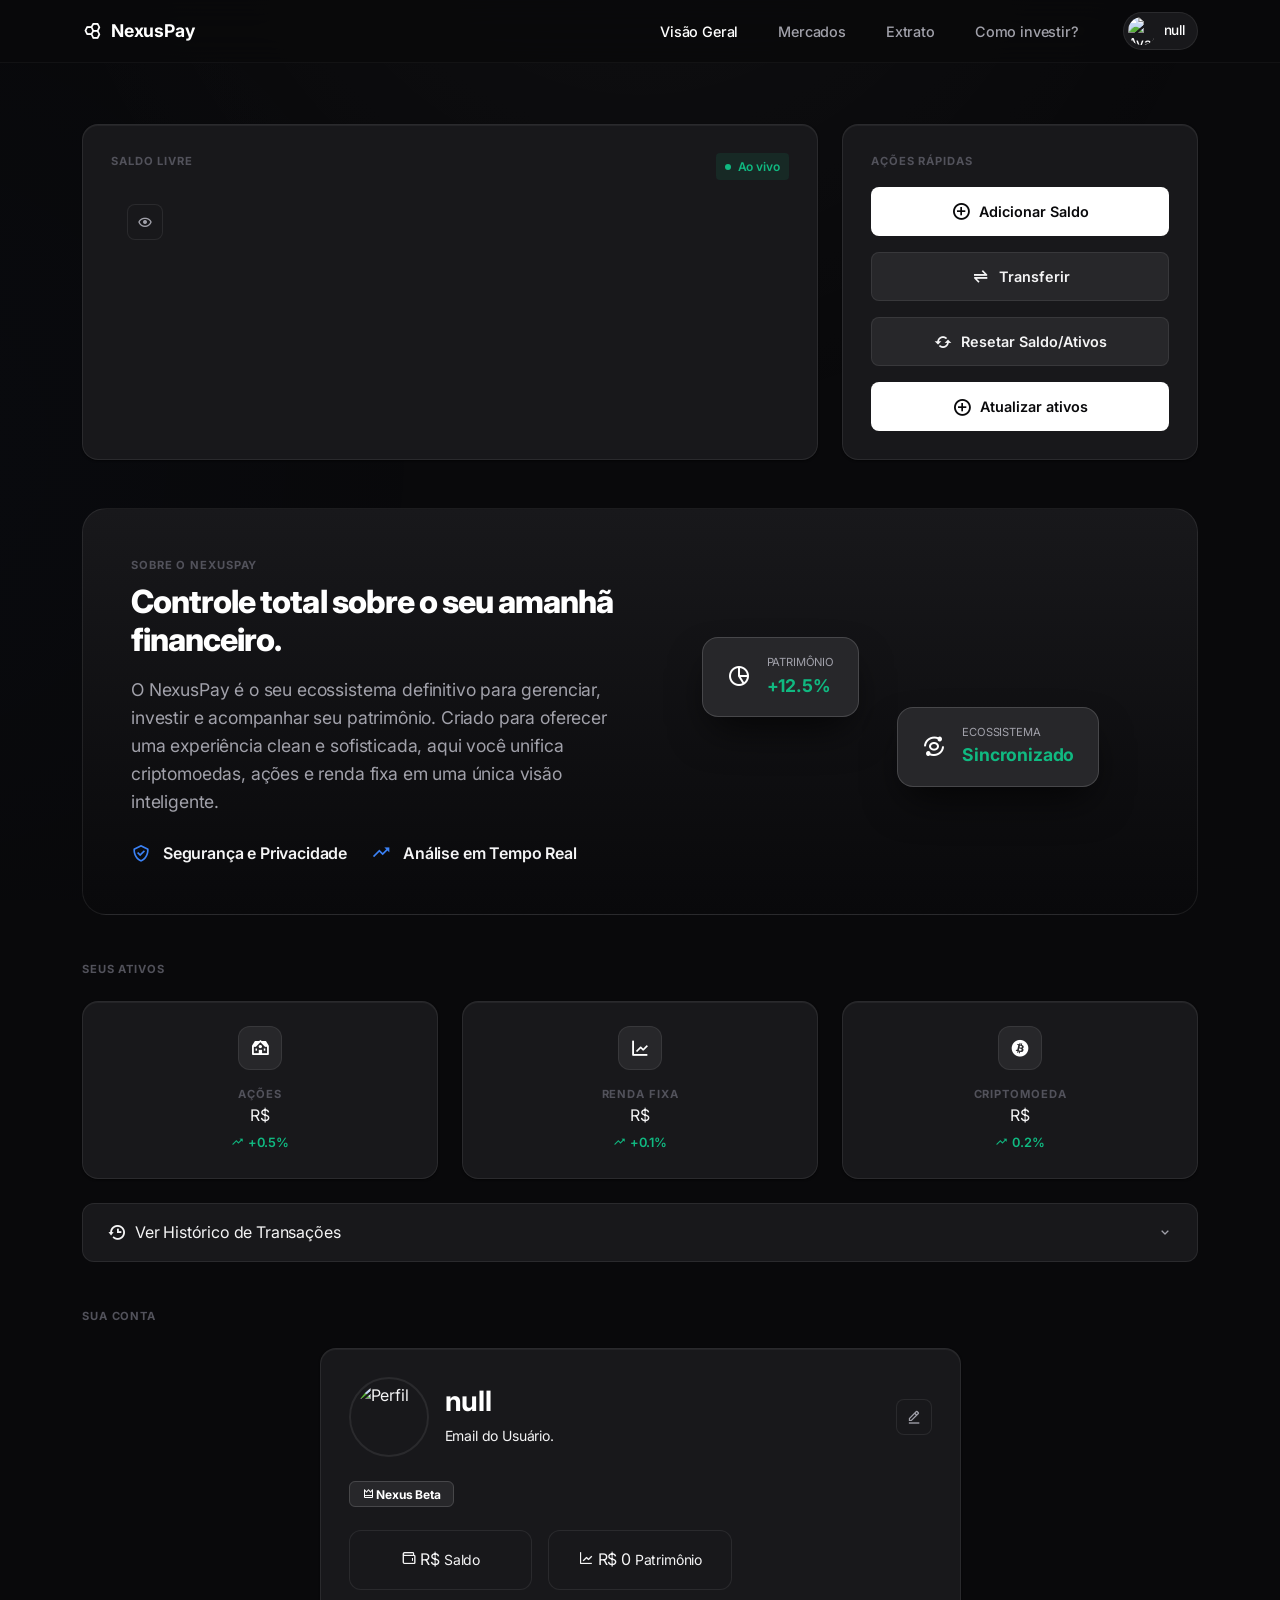
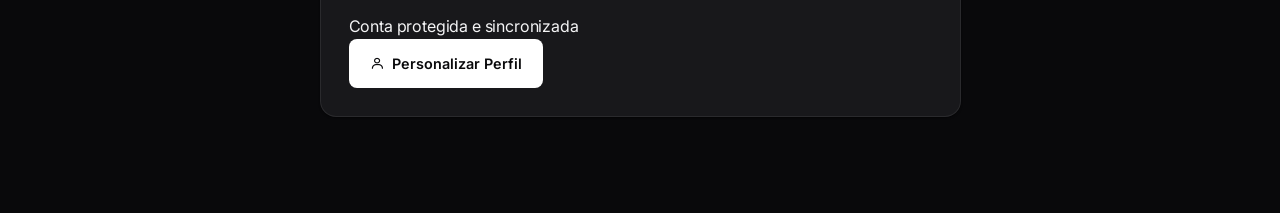
==== commit 3aec56c3: "Designer da área de aprendizado criada com AI(Claude Haiku 4.5)" ====
--- a/html/home.html
+++ b/html/home.html
@@ -28,6 +28,8 @@
                     <li class="nav-item"><a class="nav-link active" href="#home">Visão Geral</a></li>
                     <li class="nav-item"><a class="nav-link" href="#investimentos">Mercados</a></li>
                     <li class="nav-item"><a class="nav-link" href="#gastos">Extrato</a></li>
+                    <li class="nav-item"><a class="nav-link" href="../Learn-Module/homeLearn.html">Como investir?</a>
+                    </li>
                     <li class="nav-item ms-lg-3">
                         <a class="nav-profile" href="#perfil">
                             <img src="https://img.freepik.com/free-vector/blue-circle-with-white-user_78370-4707.jpg"
@@ -92,8 +94,10 @@
                         <span class="text-label mb-2 d-block">Sobre o NexusPay</span>
                         <h2 class="explainer-title mb-3">Controle total sobre o seu amanhã financeiro.</h2>
                         <p class="explainer-desc mb-4">
-                            O NexusPay é o seu ecossistema definitivo para gerenciar, investir e acompanhar seu patrimônio. 
-                            Criado para oferecer uma experiência clean e sofisticada, aqui você unifica criptomoedas, ações e renda fixa em uma única visão inteligente.
+                            O NexusPay é o seu ecossistema definitivo para gerenciar, investir e acompanhar seu
+                            patrimônio.
+                            Criado para oferecer uma experiência clean e sofisticada, aqui você unifica criptomoedas,
+                            ações e renda fixa em uma única visão inteligente.
                         </p>
                         <div class="d-flex gap-4 flex-wrap">
                             <div class="explainer-feature">
@@ -369,9 +373,12 @@
                             <i class='bx bx-chevron-down modal-arrow'></i>
                         </summary>
                         <div class="invest-grid p-3">
-                            <button class="invest-card" onclick="escolher('Bitcoin')"><i class='bx bxl-bitcoin'></i> Bitcoin</button>
-                            <button class="invest-card" onclick="escolher('Ethereum')"><i class='bx bx-coin'></i> Ethereum</button>
-                            <button class="invest-card" onclick="escolher('DogCoin')"><i class='bx bx-money'></i> DogCoin</button>
+                            <button class="invest-card" onclick="escolher('Bitcoin')"><i class='bx bxl-bitcoin'></i>
+                                Bitcoin</button>
+                            <button class="invest-card" onclick="escolher('Ethereum')"><i class='bx bx-coin'></i>
+                                Ethereum</button>
+                            <button class="invest-card" onclick="escolher('DogCoin')"><i class='bx bx-money'></i>
+                                DogCoin</button>
                         </div>
                     </details>
 
@@ -384,8 +391,10 @@
                             <i class='bx bx-chevron-down modal-arrow'></i>
                         </summary>
                         <div class="invest-grid p-3">
-                            <button class="invest-card" onclick="escolher('CDI')"><i class='bx bx-bank'></i> CDI</button>
-                            <button class="invest-card" onclick="escolher('CDB')"><i class='bx bx-wallet'></i> CDB</button>
+                            <button class="invest-card" onclick="escolher('CDI')"><i class='bx bx-bank'></i>
+                                CDI</button>
+                            <button class="invest-card" onclick="escolher('CDB')"><i class='bx bx-wallet'></i>
+                                CDB</button>
                         </div>
                     </details>
 
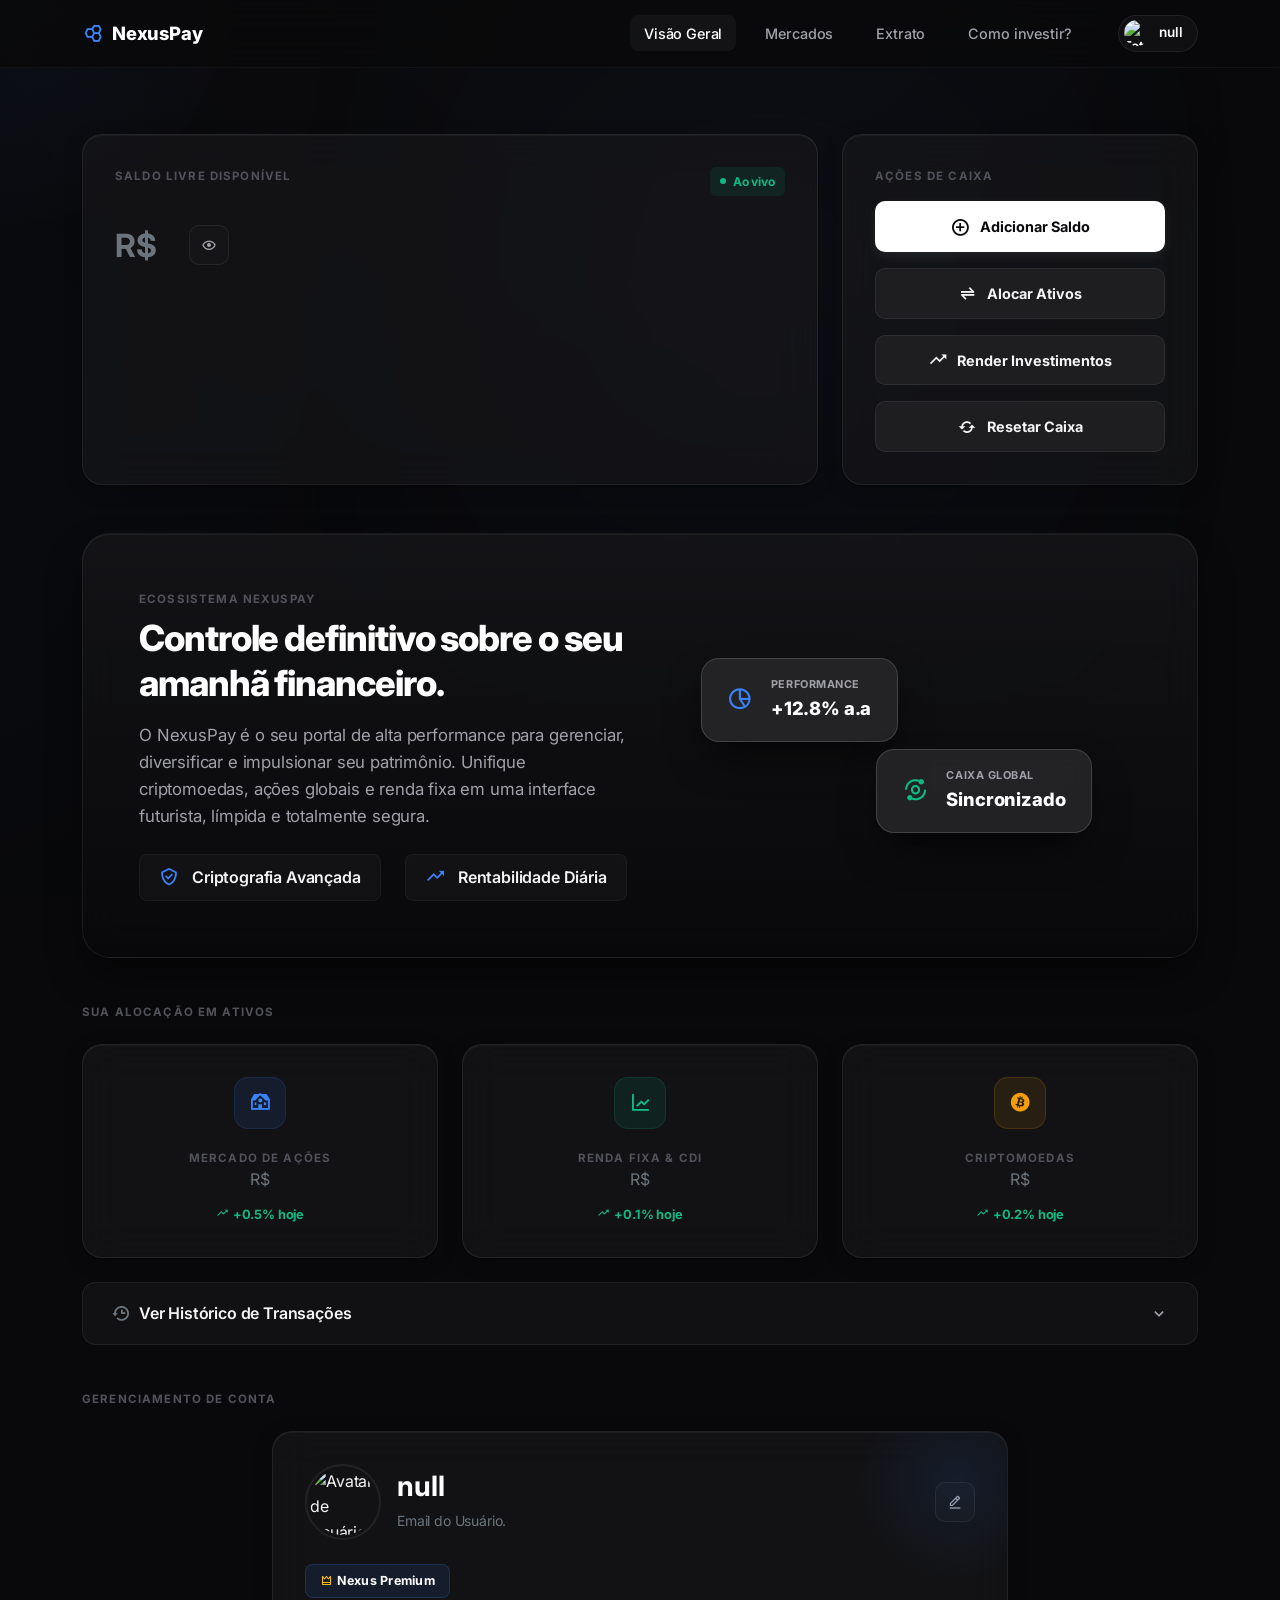
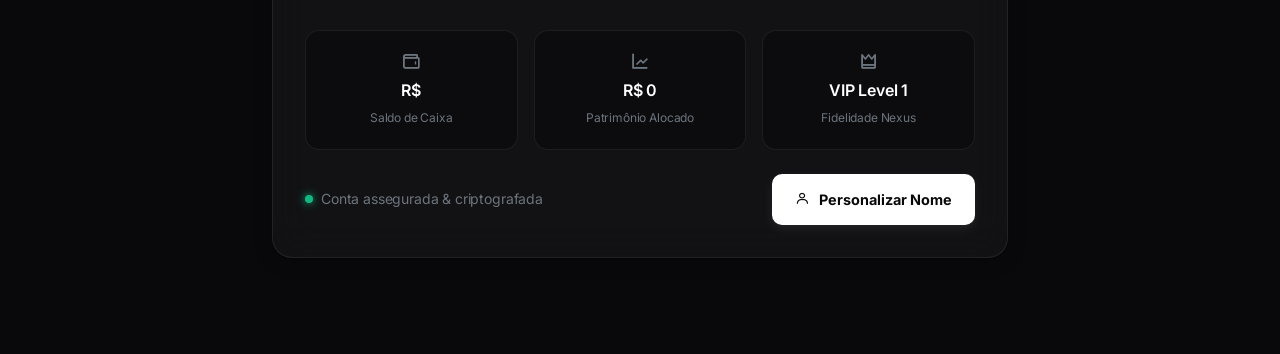
==== commit 2598949b: "Redesigner Feito por AI , Adição de Aulas na área de aprendizado da NexusPay" ====
--- a/html/home.html
+++ b/html/home.html
@@ -4,23 +4,33 @@
 <head>
     <meta charset="UTF-8">
     <meta name="viewport" content="width=device-width, initial-scale=1.0">
-    <title>NexusPay</title>
+    <title>NexusPay - Dashboard</title>
+
+    <!-- Bootstrap & Fonts -->
     <link href="https://cdn.jsdelivr.net/npm/bootstrap@5.3.0/dist/css/bootstrap.min.css" rel="stylesheet">
-    <link href="https://fonts.googleapis.com/css2?family=Inter:wght@300;400;500;600;700&display=swap" rel="stylesheet">
+    <link href="https://fonts.googleapis.com/css2?family=Inter:wght@300;400;500;600;700;800&display=swap"
+        rel="stylesheet">
     <link href="https://cdn.jsdelivr.net/npm/boxicons@2.1.4/css/boxicons.min.css" rel="stylesheet">
+
+    <!-- Custom Style Sheet -->
     <link rel="stylesheet" href="./home.css">
+</head>
 
 <body>
 
+    <!-- Premium Glow Backdrops -->
     <div class="bg-glow"></div>
-
+    <div class="interactive-glow" id="mouse-glow"></div>
+
+    <!-- Navigation Header -->
     <nav class="navbar navbar-expand-lg fixed-top modern-nav">
         <div class="container">
-            <a class="navbar-brand logo-brand" href="#">
+            <a class="navbar-brand logo-brand" href="#home">
                 <i class='bx bx-hive'></i> NexusPay
             </a>
             <button class="navbar-toggler border-0 shadow-none text-white" type="button" data-bs-toggle="collapse"
-                data-bs-target="#navNexus">
+                data-bs-target="#navNexus" aria-controls="navNexus" aria-expanded="false"
+                aria-label="Toggle navigation">
                 <i class='bx bx-menu fs-1'></i>
             </button>
             <div class="collapse navbar-collapse" id="navNexus">
@@ -33,8 +43,8 @@
                     <li class="nav-item ms-lg-3">
                         <a class="nav-profile" href="#perfil">
                             <img src="https://img.freepik.com/free-vector/blue-circle-with-white-user_78370-4707.jpg"
-                                alt="Avatar">
-                            <span id="nameUser2"></span>
+                                alt="Foto do perfil de Usuário">
+                            <span id="nameUser2">Investidor</span>
                         </a>
                     </li>
                 </ul>
@@ -42,71 +52,74 @@
         </div>
     </nav>
 
+    <!-- Main Content Container -->
     <main class="container mb-5">
-        <section id="home" class="fade-in mt-4">
+
+        <!-- Balance and Quick Actions -->
+        <section id="home" class="fade-in mt-4 reveal">
             <div class="row g-4">
 
+                <!-- Balance Card -->
                 <div class="col-lg-8">
                     <div class="modern-card hero-card h-100">
                         <div class="d-flex justify-content-between align-items-start mb-4">
-                            <span class="text-label">Saldo livre</span>
+                            <span class="text-label">Saldo Livre Disponível</span>
                             <span class="badge-status"><span class="dot-live"></span> Ao vivo</span>
                         </div>
-                        <div class="d-flex align-items-center gap-3 mb-2">
-                            <h1 style="filter: blur(0px);" id="saldo" class="main-balance">0</h1>
-                            <button id="ocultBtn" class="btn-icon"><i class='bx bx-show'></i></button>
+                        <div class="d-flex align-items-center gap-3 mb-3">
+                            <span class="balance-symbol text-secondary fw-bold fs-2">R$</span>
+                            <h1 style="filter: blur(0px);" id="saldo" class="main-balance">0.00</h1>
+                            <button id="ocultBtn" class="btn-icon" aria-label="Ocultar Saldo"><i
+                                    class='bx bx-show'></i></button>
                         </div>
                         <div class="simple-chart"></div>
                     </div>
                 </div>
 
+                <!-- Quick Actions Grid -->
                 <div class="col-lg-4">
                     <div class="modern-card d-flex flex-column justify-content-center h-100">
-                        <span class="text-label mb-3 d-block">Ações Rápidas</span>
+                        <span class="text-label mb-3 d-block">Ações de Caixa</span>
                         <div class="d-grid gap-3">
                             <button onclick="addSaldo()" class="btn-modern btn-primary">
                                 <i class='bx bx-plus-circle fs-5'></i> Adicionar Saldo
                             </button>
                             <button onclick="btnMovi()" class="btn-modern btn-secondary">
-                                <i class='bx bx-transfer-alt fs-5'></i> Transferir
+                                <i class='bx bx-transfer-alt fs-5'></i> Alocar Ativos
+                            </button>
+                            <button onclick="atAtivos()" class="btn-modern btn-secondary btn-yield">
+                                <i class='bx bx-trending-up fs-5'></i> Render Investimentos
                             </button>
                             <button onclick="btnReset()" class="btn-modern btn-secondary btn-reset">
-                                <i class='bx bx-refresh fs-5'></i>
-                                <span>Resetar Saldo/Ativos
-                                </span>
-                            </button>
-                            <button onclick="atAtivos()" class="btn-modern btn-primary">
-                                <i class='bx bx-plus-circle fs-5'></i> Atualizar ativos
-                            </button>
-                        </div>
-                    </div>
-                </div>
-
+                                <i class='bx bx-refresh fs-5'></i> Resetar Caixa
+                            </button>
+                        </div>
+                    </div>
+                </div>
 
             </div>
         </section>
 
-        <!-- SEÇÃO EXPLICATIVA PREMIUM (NOVA) -->
-        <section class="mt-5 fade-in">
+        <!-- Premium Pitch & Visual Explainer -->
+        <section class="mt-5 fade-in reveal">
             <div class="premium-explainer-card">
                 <div class="row align-items-center g-4">
                     <div class="col-lg-6">
-                        <span class="text-label mb-2 d-block">Sobre o NexusPay</span>
-                        <h2 class="explainer-title mb-3">Controle total sobre o seu amanhã financeiro.</h2>
+                        <span class="text-label mb-2 d-block">Ecossistema NexusPay</span>
+                        <h2 class="explainer-title mb-3">Controle definitivo sobre o seu amanhã financeiro.</h2>
                         <p class="explainer-desc mb-4">
-                            O NexusPay é o seu ecossistema definitivo para gerenciar, investir e acompanhar seu
-                            patrimônio.
-                            Criado para oferecer uma experiência clean e sofisticada, aqui você unifica criptomoedas,
-                            ações e renda fixa em uma única visão inteligente.
+                            O NexusPay é o seu portal de alta performance para gerenciar, diversificar e impulsionar seu
+                            patrimônio. Unifique criptomoedas, ações globais e renda fixa em uma interface futurista,
+                            límpida e totalmente segura.
                         </p>
                         <div class="d-flex gap-4 flex-wrap">
                             <div class="explainer-feature">
                                 <i class='bx bx-check-shield'></i>
-                                <span>Segurança e Privacidade</span>
+                                <span>Criptografia Avançada</span>
                             </div>
                             <div class="explainer-feature">
                                 <i class='bx bx-trending-up'></i>
-                                <span>Análise em Tempo Real</span>
+                                <span>Rentabilidade Diária</span>
                             </div>
                         </div>
                     </div>
@@ -115,14 +128,14 @@
                             <div class="floating-mini-card c1">
                                 <i class='bx bx-pie-chart-alt-2'></i>
                                 <div>
-                                    <small>Patrimônio</small>
-                                    <strong>+12.5%</strong>
+                                    <small>Performance</small>
+                                    <strong>+12.8% a.a</strong>
                                 </div>
                             </div>
                             <div class="floating-mini-card c2">
                                 <i class='bx bx-analyse'></i>
                                 <div>
-                                    <small>Ecossistema</small>
+                                    <small>Caixa Global</small>
                                     <strong>Sincronizado</strong>
                                 </div>
                             </div>
@@ -132,242 +145,203 @@
             </div>
         </section>
 
-        <section id="investimentos" class="mt-5 fade-in">
-            <h5 class="text-label mb-4">Seus Ativos</h5>
+        <!-- Financial Markets and Assets -->
+        <section id="investimentos" class="mt-5 fade-in reveal">
+            <h5 class="text-label mb-4">Sua Alocação em Ativos</h5>
             <div class="row g-4">
+
+                <!-- Stock Market Card -->
                 <div class="col-md-4">
                     <div class="modern-card asset-card text-center">
                         <div class="asset-icon blue mx-auto"><i class='bx bxs-institution'></i></div>
-                        <span class="text-label mt-3 d-block">Ações</span>
-                        <span class="text-desc">R$</span>
-                        <h3 id="acoesValor" class="asset-value">0</h3>
-                        <span class="trend positive justify-content-center"><i class='bx bx-trending-up'></i>
-                            +0.5%</span>
-                    </div>
-                </div>
+                        <span class="text-label mt-3 d-block">Mercado de Ações</span>
+                        <span class="text-desc text-secondary d-inline-block mb-1">R$</span>
+                        <h3 id="acoesValor" class="asset-value">0.00</h3>
+                        <span class="trend positive justify-content-center"><i class='bx bx-trending-up'></i> +0.5%
+                            hoje</span>
+                    </div>
+                </div>
+
+                <!-- Fixed Income Card -->
                 <div class="col-md-4">
                     <div class="modern-card asset-card text-center">
                         <div class="asset-icon green mx-auto"><i class='bx bx-line-chart'></i></div>
-                        <span class="text-label mt-3 d-block">Renda Fixa</span>
-                        <span class="text-desc">R$</span>
-                        <h3 id="cdiValor" class="asset-value">0</h3>
-                        <span class="trend positive justify-content-center"><i class='bx bx-trending-up'></i>
-                            +0.1%</span>
-                    </div>
-                </div>
+                        <span class="text-label mt-3 d-block">Renda Fixa & CDI</span>
+                        <span class="text-desc text-secondary d-inline-block mb-1">R$</span>
+                        <h3 id="cdiValor" class="asset-value">0.00</h3>
+                        <span class="trend positive justify-content-center"><i class='bx bx-trending-up'></i> +0.1%
+                            hoje</span>
+                    </div>
+                </div>
+
+                <!-- Cryptocurrencies Card -->
                 <div class="col-md-4">
                     <div class="modern-card asset-card text-center">
                         <div class="asset-icon orange mx-auto"><i class='bx bxl-bitcoin'></i></div>
-                        <span class="text-label mt-3 d-block">Criptomoeda</span>
-                        <span class="text-desc">R$</span>
-                        <h3 id="btcValor" class="asset-value">0</h3>
-                        <span class="trend positive justify-content-center"><i class='bx bx-trending-up'></i>
-                            0.2%</span>
-                    </div>
-                </div>
+                        <span class="text-label mt-3 d-block">Criptomoedas</span>
+                        <span class="text-desc text-secondary d-inline-block mb-1">R$</span>
+                        <h3 id="btcValor" class="asset-value">0.00</h3>
+                        <span class="trend positive justify-content-center"><i class='bx bx-trending-up'></i> +0.2%
+                            hoje</span>
+                    </div>
+                </div>
+
             </div>
         </section>
-        <details class="modern-details mt-4">
-
+
+        <!-- Transaction Logs & History Details -->
+        <details class="modern-details mt-4 fade-in reveal">
             <summary class="details-summary">
                 <div class="d-flex align-items-center gap-2">
-                    <i class='bx bx-history fs-5'></i>
-                    <span>Ver Histórico de Transações</span>
-                </div>
-
-                <i class='bx bx-chevron-down arrow-details'></i>
+                    <i class='bx bx-history fs-5 text-secondary'></i>
+                    <span class="fw-semibold">Ver Histórico de Transações</span>
+                </div>
+                <i class='bx bx-chevron-down arrow-details fs-5'></i>
             </summary>
 
-            <section id="gastos" class="mt-4 fade-in">
-                <h5 class="text-label mb-4">Últimas Transações</h5>
-
-                <div class="modern-card p-0 overflow-hidden">
+            <section id="gastos" class="mt-4">
+                <h5 class="text-label mb-4">Últimas Transações no Caixa</h5>
+                <div class="modern-card p-0 overflow-hidden border-0">
                     <div class="table-responsive">
                         <table class="table modern-table mb-0 text-nowrap">
-
                             <thead>
                                 <tr>
                                     <th>Data</th>
                                     <th>Descrição</th>
                                     <th>Categoria</th>
-                                    <th>Valor</th>
+                                    <th class="text-end">Valor</th>
                                 </tr>
                             </thead>
-
                             <tbody id="Movis">
-
+                                <!-- Dynamic rows are injected here -->
                             </tbody>
-
                         </table>
                     </div>
                 </div>
             </section>
-
         </details>
-        <section id="perfil" class="mt-5 pb-5 fade-in">
-
-            <h5 class="text-label mb-4">
-                Sua Conta
-            </h5>
-
+
+        <!-- User Accounts & Customization -->
+        <section id="perfil" class="mt-5 pb-5 fade-in reveal">
+            <h5 class="text-label mb-4">Gerenciamento de Conta</h5>
+
+            <!-- Resolved row unclosed tag bug -->
             <div class="row justify-content-center">
-
-                <div class="col-lg-7">
-
+                <div class="col-lg-8">
                     <div class="modern-card profile-card">
 
+                        <!-- Premium Glowing Background inside card -->
                         <div class="profile-glow"></div>
 
-                        <!-- TOPO -->
+                        <!-- Top Header -->
                         <div class="d-flex justify-content-between align-items-center flex-wrap gap-3">
-
                             <div class="d-flex align-items-center gap-3">
-
                                 <img id="perfilFoto"
                                     src="https://img.freepik.com/free-vector/blue-circle-with-white-user_78370-4707.jpg"
-                                    alt="Perfil" class="profile-avatar">
-
+                                    alt="Avatar de Usuário" class="profile-avatar">
                                 <div>
-
-                                    <h3 id="nameUser" class="text-white fw-bold mb-1">
-
-                                    </h3>
-
-                                    <span id="perfilEmail" class="text-desc small">
-
-                                    </span>
-
-                                </div>
-
-                            </div>
-
-                            <button onclick="btnPersonalizar()" class="btn-icon">
+                                    <h3 id="nameUser" class="text-white fw-bold mb-1">Investidor</h3>
+                                    <span id="perfilEmail"
+                                        class="text-desc text-secondary small">usuario@nexuspay.com</span>
+                                </div>
+                            </div>
+                            <button onclick="btnPersonalizar()" class="btn-icon" aria-label="Editar Nome do Perfil">
                                 <i class='bx bx-edit-alt'></i>
                             </button>
-
-                        </div>
-
-                        <!-- BADGE -->
+                        </div>
+
+                        <!-- Badge Membership -->
                         <div class="mt-4">
-
                             <span class="badge-plan">
-                                <i class='bx bx-crown'></i>
-                                Nexus Beta
+                                <i class='bx bx-crown text-warning me-1'></i> Nexus Premium
                             </span>
-
-                        </div>
-
-                        <!-- INFO -->
-                        <div class="row g-3 mt-2">
-
+                        </div>
+
+                        <!-- Resolved metric grids row with 3 perfectly aligned columns -->
+                        <div class="row g-3 mt-3">
+                            <!-- Saldo livre -->
                             <div class="col-md-4">
-
                                 <div class="info-mini-card">
-
-                                    <i class='bx bx-wallet'></i>
-                                    <span>
-                                        R$
-                                    </span>
-                                    <span id="saldo2">
-                                        0
-                                    </span>
-
-                                    <small>Saldo</small>
-
-                                </div>
-
-                            </div>
-
+                                    <i class='bx bx-wallet text-secondary mb-1 fs-5'></i>
+                                    <div class="fw-semibold text-white">R$ <span id="saldo2">0.00</span></div>
+                                    <small class="text-secondary" style="font-size: 0.75rem;">Saldo de Caixa</small>
+                                </div>
+                            </div>
+
+                            <!-- Patrimônio alocado -->
                             <div class="col-md-4">
-
                                 <div class="info-mini-card">
-
-                                    <i class='bx bx-line-chart'></i>
-
-                                    <span>
-                                        R$
-                                    </span>
-                                    <span id="patrimonio">
-
-                                    </span>
-
-                                    <small>Patrimônio</small>
-
-                                </div>
-
-                            </div>
-
-
-
-
-                            <!-- FOOTER -->
-                            <div class="profile-footer mt-4">
-
-                                <div class="profile-status">
-
-                                    <span class="online-dot"></span>
-
-                                    Conta protegida e sincronizada
-
-                                </div>
-
-                                <button onclick="btnPersonalizar()" class="btn-modern btn-primary">
-
-                                    <i class='bx bx-user'></i>
-
-                                    Personalizar Perfil
-
-                                </button>
-
-                            </div>
-
-                        </div>
-
-                    </div>
-
-                </div>
-
+                                    <i class='bx bx-line-chart text-secondary mb-1 fs-5'></i>
+                                    <div class="fw-semibold text-white">R$ <span id="patrimonio">0.00</span></div>
+                                    <small class="text-secondary" style="font-size: 0.75rem;">Patrimônio Alocado</small>
+                                </div>
+                            </div>
+
+                            <!-- Status de Fidelidade (Newly added 3rd column for alignment) -->
+                            <div class="col-md-4">
+                                <div class="info-mini-card">
+                                    <i class='bx bx-crown text-secondary mb-1 fs-5'></i>
+                                    <div class="fw-semibold text-white">VIP Level 1</div>
+                                    <small class="text-secondary" style="font-size: 0.75rem;">Fidelidade Nexus</small>
+                                </div>
+                            </div>
+                        </div>
+
+                        <!-- Profile Customization Footer -->
+                        <div
+                            class="profile-footer mt-4 d-flex justify-content-between align-items-center flex-wrap gap-3">
+                            <div class="profile-status text-secondary small d-flex align-items-center gap-2">
+                                <span class="online-dot"></span>
+                                Conta assegurada & criptografada
+                            </div>
+                            <button onclick="btnPersonalizar()" class="btn-modern btn-primary">
+                                <i class='bx bx-user'></i> Personalizar Nome
+                            </button>
+                        </div>
+
+                    </div>
+                </div>
+            </div> <!-- Closed row correctly here -->
         </section>
+
     </main>
+
+    <!-- ========================================================
+       MODAIS (Sleek Dark Glassmorphism Designs)
+       ======================================================== -->
+
+    <!-- Modal: Allocate Assets -->
     <div style="display: none;" id="modal-movimentacao" class="modern-modal-overlay">
         <div class="modern-modal">
-
-            <div class="modal-header border-0 p-0 mb-3">
-                <h5 class="text-white m-0">Nova Movimentação</h5>
-            </div>
-
-            <p class="text-muted text-sm">
-                Transfira fundos ou registre um investimento.
+            <div class="modal-header border-0 p-0 mb-2">
+                <h5 class="text-white fw-bold m-0">Alocação de Ativos</h5>
+            </div>
+            <p class="text-secondary small mb-4">
+                Transfira fundos do seu saldo livre direto para investimentos selecionados.
             </p>
-
-            <div class="modal-body p-0 mt-3">
-
+            <div class="modal-body p-0">
                 <!-- VALOR -->
-                <label class="text-label mb-2">Valor</label>
-
+                <label for="valor" class="text-label mb-2 d-block">Valor do Aporte</label>
                 <div class="modern-input mb-3">
-                    <span class="text-muted">R$</span>
-                    <input type="number" id="valor" placeholder="0.00">
-                </div>
-
-                <!-- INPUT -->
-                <label class="text-label mb-2">
-                    Destino / Investimento
-                </label>
-
+                    <span class="text-secondary">R$</span>
+                    <input type="number" id="valor" placeholder="0.00" min="0">
+                </div>
+
+                <!-- TARGET SELECTION -->
+                <label for="ondeElevai" class="text-label mb-2 d-block">Ativo Destino</label>
                 <div class="modern-input mb-4">
-                    <i class='bx bx-wallet text-muted'></i>
-
-                    <input type="text" id="ondeElevai" placeholder="Escolha abaixo..." readonly>
-                </div>
-
-                <!-- CRIPTO -->
-                <!-- CATEGORIAS EM DETAILS -->
+                    <i class='bx bx-wallet text-secondary'></i>
+                    <input type="text" id="ondeElevai" placeholder="Escolha um ativo abaixo..." readonly>
+                </div>
+
+                <!-- CATEGORIES SELECTIONS -->
                 <div class="modal-categories">
+
+                    <!-- Cryptos -->
                     <details class="modal-category-details">
                         <summary class="modal-category-summary">
                             <div class="d-flex align-items-center gap-2">
-                                <i class='bx bxl-bitcoin'></i>
+                                <i class='bx bxl-bitcoin text-warning'></i>
                                 <span>Criptomoedas</span>
                             </div>
                             <i class='bx bx-chevron-down modal-arrow'></i>
@@ -378,14 +352,15 @@
                             <button class="invest-card" onclick="escolher('Ethereum')"><i class='bx bx-coin'></i>
                                 Ethereum</button>
                             <button class="invest-card" onclick="escolher('DogCoin')"><i class='bx bx-money'></i>
-                                DogCoin</button>
+                                Doge</button>
                         </div>
                     </details>
 
+                    <!-- Fixed Income -->
                     <details class="modal-category-details mt-2">
                         <summary class="modal-category-summary">
                             <div class="d-flex align-items-center gap-2">
-                                <i class='bx bx-bank'></i>
+                                <i class='bx bx-bank text-success'></i>
                                 <span>Renda Fixa</span>
                             </div>
                             <i class='bx bx-chevron-down modal-arrow'></i>
@@ -398,11 +373,12 @@
                         </div>
                     </details>
 
+                    <!-- Stocks -->
                     <details class="modal-category-details mt-2">
                         <summary class="modal-category-summary">
                             <div class="d-flex align-items-center gap-2">
-                                <i class='bx bx-line-chart'></i>
-                                <span>Renda Variável</span>
+                                <i class='bx bx-line-chart text-info'></i>
+                                <span>Mercado de Ações</span>
                             </div>
                             <i class='bx bx-chevron-down modal-arrow'></i>
                         </summary>
@@ -413,76 +389,76 @@
                             <button class="invest-card" onclick="escolher('Ações Apple')">Apple</button>
                         </div>
                     </details>
-                </div>
-
-            </div>
-
+
+                </div>
+            </div>
             <div class="modal-footer border-0 p-0 mt-4 flex-nowrap gap-2">
-
-                <button class="btn-modern btn-secondary" onclick="cancel()">
-
-                    Cancelar
-
-                </button>
-
-                <button class="btn-modern btn-primary" onclick="trasferir()">
-
-                    Transferir
-
-                </button>
-
-            </div>
-
+                <button class="btn-modern btn-secondary w-50" onclick="cancel()">Cancelar</button>
+                <button class="btn-modern btn-primary w-50" onclick="trasferir()">Transferir</button>
+            </div>
         </div>
     </div>
 
+    <!-- Modal: Personalize Name -->
     <div style="display: none;" id="modal-Perfil" class="modern-modal-overlay">
         <div class="modern-modal">
-            <div class="modal-header border-0 p-0 mb-3">
-                <h5 class="text-white m-0">Novo Perfil!</h5>
-            </div>
-            <p class="text-muted text-sm">Editando perfil...</p>
-            <div class="modal-body p-0 mt-3">
-                <label class="text-label mb-2">Seu nome</label>
+            <div class="modal-header border-0 p-0 mb-2">
+                <h5 class="text-white fw-bold m-0">Editar Assinatura</h5>
+            </div>
+            <p class="text-secondary small mb-4">Escolha como seu nome será impresso no painel.</p>
+            <div class="modal-body p-0">
+                <label for="name" class="text-label mb-2 d-block">Seu Nome</label>
                 <div class="modern-input">
-                    <i class='bx bx-user text-muted'></i>
-                    <input type="text" id="name" placeholder="Ex:Arthur,Amanda e etc...">
+                    <i class='bx bx-user text-secondary'></i>
+                    <input type="text" id="name" placeholder="Ex: Arthur Duarte" maxlength="20">
                 </div>
             </div>
             <div class="modal-footer border-0 p-0 mt-4 flex-nowrap gap-2">
-                <button class="btn-modern btn-secondary" onclick="cancelPersonalizacao()">Cancelar</button>
-                <button class="btn-modern btn-primary" onclick="Personalizar()">Confirmar</button>
+                <button class="btn-modern btn-secondary w-50" onclick="cancelPersonalizacao()">Cancelar</button>
+                <button class="btn-modern btn-primary w-50" onclick="Personalizar()">Salvar</button>
             </div>
         </div>
     </div>
 
+    <!-- Modal: Add Free Balance -->
     <div style="display: none;" id="modal-body" class="modern-modal-overlay">
         <div class="modern-modal">
-            <div class="modal-header border-0 p-0 mb-3">
-                <h5 class="text-white m-0">Adicionar Saldo</h5>
-            </div>
-            <p class="text-muted text-sm">Atualize seu caixa para análises precisas.</p>
-            <div class="modal-body p-0 mt-3">
-                <label class="text-label mb-2">Valor do aporte</label>
+            <div class="modal-header border-0 p-0 mb-2">
+                <h5 class="text-white fw-bold m-0">Adicionar Saldo</h5>
+            </div>
+            <p class="text-secondary small mb-4">Deposite saldo fictício para simular operações no caixa.</p>
+            <div class="modal-body p-0">
+                <label for="saldoAdd" class="text-label mb-2 d-block">Valor do Aporte</label>
                 <div class="modern-input">
-                    <span class="text-muted">R$</span>
-                    <input type="number" id="saldoAdd" placeholder="0.00">
+                    <span class="text-secondary">R$</span>
+                    <input type="number" id="saldoAdd" placeholder="0.00" min="0">
                 </div>
             </div>
             <div class="modal-footer border-0 p-0 mt-4 flex-nowrap gap-2">
-                <button class="btn-modern btn-secondary" onclick="cancelSaldo()">Cancelar</button>
-                <button class="btn-modern btn-primary" onclick="confirmSaldo()">Confirmar</button>
+                <button class="btn-modern btn-secondary w-50" onclick="cancelSaldo()">Cancelar</button>
+                <button class="btn-modern btn-primary w-50" onclick="confirmSaldo()">Confirmar</button>
             </div>
         </div>
     </div>
-    <div class="stars">
-        <span></span><span></span><span></span><span></span>
-        <span></span><span></span><span></span><span></span>
+
+    <!-- Canvas Interactive Stars (Fully styled in home.css) -->
+    <div class="stars-backdrop">
+        <div class="star"></div>
+        <div class="star"></div>
+        <div class="star"></div>
+        <div class="star"></div>
+        <div class="star"></div>
+        <div class="star"></div>
+        <div class="star"></div>
+        <div class="star"></div>
     </div>
 
+    <!-- Scripts -->
     <script src="../js/Home.js"></script>
     <script src="../js/rendasAtivosAI.js"></script>
     <script src="https://cdn.jsdelivr.net/npm/bootstrap@5.3.0/dist/js/bootstrap.bundle.min.js"></script>
+
+    <!-- Intersection Observer & Interactive Glows -->
     <script>
         const observer = new IntersectionObserver(entries => {
             entries.forEach(entry => {
@@ -490,8 +466,17 @@
                     entry.target.classList.add('visible');
                 }
             });
-        }, { threshold: 0.1 });
-        document.querySelectorAll('.fade-in').forEach(el => observer.observe(el));
+        }, { threshold: 0.05 });
+        document.querySelectorAll('.reveal').forEach(el => observer.observe(el));
+
+        // Interactive mouse glow tracker
+        const glow = document.getElementById('mouse-glow');
+        if (glow) {
+            document.addEventListener('mousemove', (e) => {
+                glow.style.left = e.clientX + 'px';
+                glow.style.top = e.clientY + 'px';
+            });
+        }
     </script>
 </body>
 
--- a/html/home.css
+++ b/html/home.css
@@ -1,16 +1,16 @@
 @import url("https://fonts.googleapis.com/css2?family=Inter:wght@300;400;500;600;700;800&display=swap");
 
 :root {
-  /* THEME: Sophisticated Minimalist (Linear x Apple x Stripe) */
+  /* THEME: Sophisticated Minimalist Dark (Linear x Apple x Stripe) */
   --bg-deep: #09090b; /* Zinc 950 */
   --bg-surface: #18181b; /* Zinc 900 */
   --bg-surface-hover: #27272a; /* Zinc 800 */
   
   --border-subtle: rgba(255, 255, 255, 0.04);
-  --border-light: rgba(255, 255, 255, 0.08);
+  --border-light: rgba(255, 255, 255, 0.07);
   --border-strong: rgba(255, 255, 255, 0.15);
 
-  --accent-primary: #f8fafc; /* Slate 50 - Minimalist White */
+  --accent-primary: #f8fafc;
   --accent-blue: #3b82f6;
   --accent-emerald: #10b981;
   --accent-amber: #f59e0b;
@@ -44,39 +44,101 @@
   line-height: 1.6;
   overflow-x: hidden;
   letter-spacing: -0.01em;
+  position: relative;
 }
 
 /* Custom Scrollbar */
-::-webkit-scrollbar { width: 6px; }
+::-webkit-scrollbar { width: 6px; height: 6px; }
 ::-webkit-scrollbar-track { background: transparent; }
 ::-webkit-scrollbar-thumb { background: var(--bg-surface-hover); border-radius: 10px; }
 ::-webkit-scrollbar-thumb:hover { background: var(--text-tertiary); }
 
-/* Ambient Background (Very Subtle) */
+/* Ambient Background Radial Mesh */
 body::before {
   content: '';
   position: fixed;
   top: 0; left: 0; width: 100%; height: 100%;
   background: 
-    radial-gradient(circle at 50% -20%, rgba(255, 255, 255, 0.03) 0%, transparent 50%),
+    radial-gradient(circle at 50% -20%, rgba(255, 255, 255, 0.02) 0%, transparent 60%),
     radial-gradient(circle at -10% 50%, rgba(59, 130, 246, 0.02) 0%, transparent 40%);
+  z-index: -3;
+  pointer-events: none;
+}
+
+/* Interactive Cursor Glow */
+.interactive-glow {
+  position: fixed;
+  width: 450px;
+  height: 450px;
+  background: radial-gradient(circle, rgba(59, 130, 246, 0.05) 0%, rgba(99, 102, 241, 0.01) 70%, transparent 100%);
+  border-radius: 50%;
+  transform: translate(-50%, -50%);
+  pointer-events: none;
+  z-index: -2;
+  mix-blend-mode: screen;
+}
+
+/* Dynamic Animated Background Glow */
+.bg-glow {
+  position: fixed;
+  top: -10%; left: 30%;
+  width: 60vw; height: 60vw;
+  background: radial-gradient(circle, rgba(99, 102, 241, 0.06) 0%, rgba(59, 130, 246, 0.02) 50%, transparent 100%);
+  filter: blur(80px);
+  z-index: -2;
+  pointer-events: none;
+  animation: driftGlow 20s ease-in-out infinite alternate;
+}
+
+@keyframes driftGlow {
+  0% { transform: translate(0, 0) scale(1); }
+  100% { transform: translate(-5%, 10%) scale(1.1); }
+}
+
+/* Stars backdrop container */
+.stars-backdrop {
+  position: fixed;
+  top: 0; left: 0; width: 100%; height: 100%;
+  pointer-events: none;
   z-index: -1;
-  pointer-events: none;
+  overflow: hidden;
+}
+
+.star {
+  position: absolute;
+  width: 2px; height: 2px;
+  background: white;
+  border-radius: 50%;
+  opacity: 0.15;
+}
+
+.star:nth-child(1) { top: 15%; left: 20%; animation: blinkStar 4s infinite 0.5s; }
+.star:nth-child(2) { top: 25%; left: 80%; animation: blinkStar 3s infinite 1.2s; }
+.star:nth-child(3) { top: 45%; left: 10%; animation: blinkStar 5s infinite 2s; }
+.star:nth-child(4) { top: 60%; left: 70%; animation: blinkStar 4s infinite 0.2s; }
+.star:nth-child(5) { top: 80%; left: 30%; animation: blinkStar 6s infinite 1.5s; }
+.star:nth-child(6) { top: 75%; left: 90%; animation: blinkStar 3s infinite 0.8s; }
+.star:nth-child(7) { top: 35%; left: 40%; animation: blinkStar 5s infinite 2.2s; }
+.star:nth-child(8) { top: 90%; left: 60%; animation: blinkStar 4s infinite 0.1s; }
+
+@keyframes blinkStar {
+  0%, 100% { opacity: 0.1; }
+  50% { opacity: 0.4; }
 }
 
 /* Modern Navbar */
 .modern-nav {
   background: rgba(9, 9, 11, 0.8) !important;
-  backdrop-filter: blur(16px);
-  -webkit-backdrop-filter: blur(16px);
+  backdrop-filter: blur(20px);
+  -webkit-backdrop-filter: blur(20px);
   border-bottom: 1px solid var(--border-subtle);
-  padding: 0.75rem 0;
-  transition: background 0.3s ease;
+  padding: 0.85rem 0;
+  transition: all 0.3s ease;
 }
 
 .logo-brand {
-  font-size: 1.1rem;
-  font-weight: 700;
+  font-size: 1.15rem;
+  font-weight: 800;
   color: var(--text-pure) !important;
   display: flex;
   align-items: center;
@@ -85,39 +147,41 @@
 }
 
 .logo-brand i {
-  color: var(--text-pure);
-  font-size: 1.3rem;
+  color: var(--accent-blue);
+  font-size: 1.4rem;
 }
 
 .nav-link {
   color: var(--text-secondary) !important;
   font-weight: 500;
   font-size: 0.9rem;
-  padding: 0.4rem 0.75rem !important;
+  padding: 0.4rem 0.85rem !important;
+  border-radius: 8px;
   transition: all 0.2s var(--ease-out-expo);
 }
 
 .nav-link:hover, .nav-link.active {
   color: var(--text-pure) !important;
+  background: rgba(255, 255, 255, 0.04);
 }
 
 .nav-profile {
   display: flex;
   align-items: center;
-  gap: 0.5rem;
-  padding: 0.25rem 0.75rem 0.25rem 0.25rem;
-  background: var(--bg-surface);
+  gap: 0.6rem;
+  padding: 0.3rem 0.9rem 0.3rem 0.3rem;
+  background: rgba(24, 24, 27, 0.6);
   border: 1px solid var(--border-light);
   border-radius: 50px;
   color: var(--text-pure);
   text-decoration: none;
   font-size: 0.85rem;
-  font-weight: 500;
+  font-weight: 600;
   transition: all 0.2s ease;
 }
 
 .nav-profile img {
-  width: 28px; height: 28px; border-radius: 50%;
+  width: 26px; height: 26px; border-radius: 50%;
 }
 
 .nav-profile:hover {
@@ -127,48 +191,68 @@
 
 /* Main Container Spacing */
 main.container {
-  padding-top: 100px;
-}
-
-/* Clean Modern Cards */
+  padding-top: 110px;
+}
+
+/* Premium Card Layout */
 .modern-card {
-  background: var(--bg-surface);
-  border: 1px solid var(--border-light);
-  border-radius: 16px;
-  padding: 1.75rem;
-  box-shadow: var(--shadow-sm), var(--shadow-inset);
-  transition: transform 0.3s var(--ease-out-expo), border-color 0.3s ease, box-shadow 0.3s ease;
+  background: rgba(24, 24, 27, 0.65);
+  backdrop-filter: blur(20px);
+  -webkit-backdrop-filter: blur(20px);
+  border: 1px solid var(--border-light);
+  border-radius: 20px;
+  padding: 2rem;
+  box-shadow: 
+    var(--shadow-sm), 
+    var(--shadow-inset),
+    0 4px 20px rgba(0, 0, 0, 0.2);
+  transition: transform 0.4s var(--ease-out-expo), border-color 0.3s ease, box-shadow 0.3s ease;
 }
 
 .modern-card:hover {
-  border-color: var(--border-strong);
-  box-shadow: var(--shadow-md), var(--shadow-inset);
+  border-color: rgba(255, 255, 255, 0.12);
+  box-shadow: 
+    var(--shadow-md), 
+    var(--shadow-inset),
+    0 10px 30px rgba(0, 0, 0, 0.3);
+  transform: translateY(-2px);
 }
 
 .text-label {
-  font-size: 0.7rem;
+  font-size: 0.72rem;
   font-weight: 700;
   text-transform: uppercase;
-  letter-spacing: 0.08em;
+  letter-spacing: 0.1em;
   color: var(--text-tertiary);
 }
 
-/* Balance Section */
+/* Balance Hero Display */
 .main-balance {
   font-size: 3.5rem;
   font-weight: 800;
   letter-spacing: -0.04em;
   margin: 0;
   color: var(--text-pure);
+  transition: filter 0.3s ease;
+}
+
+.balance-symbol {
+  font-family: inherit;
+  font-size: 1.8rem;
+}
+
+.balance-blurred {
+  filter: blur(6px) !important;
+  user-select: none;
 }
 
 .badge-status {
   background: rgba(16, 185, 129, 0.1);
   color: var(--accent-emerald);
-  padding: 0.25rem 0.6rem;
-  border-radius: 4px;
+  padding: 0.3rem 0.65rem;
+  border-radius: 6px;
   font-size: 0.75rem;
-  font-weight: 600;
+  font-weight: 700;
   display: inline-flex;
   align-items: center;
   gap: 0.4rem;
@@ -183,117 +267,166 @@
 
 @keyframes pulseLive {
   0% { transform: scale(0.9); opacity: 1; }
-  50% { transform: scale(1.2); opacity: 0.5; }
+  50% { transform: scale(1.3); opacity: 0.4; }
   100% { transform: scale(0.9); opacity: 1; }
 }
 
-/* Buttons (Modern & Minimalist) */
+/* Vector chart container */
+.simple-chart {
+  margin-top: 1.5rem;
+  width: 100%;
+  opacity: 0.85;
+  transition: opacity 0.3s ease;
+}
+
+.simple-chart:hover {
+  opacity: 1;
+}
+
+.pulsing-chart-dot {
+  animation: pulseDot 2s infinite;
+}
+
+@keyframes pulseDot {
+  0%, 100% { transform: scale(1); opacity: 0.4; }
+  50% { transform: scale(1.5); opacity: 0.8; }
+}
+
+/* Buttons System */
 .btn-modern {
-  border-radius: 8px;
-  padding: 0.75rem 1.25rem;
+  border-radius: 10px;
+  padding: 0.8rem 1.4rem;
   font-size: 0.9rem;
-  font-weight: 600;
+  font-weight: 700;
   display: flex;
   align-items: center;
   justify-content: center;
-  gap: 0.5rem;
+  gap: 0.6rem;
   cursor: pointer;
-  transition: all 0.2s var(--ease-out-expo);
+  transition: all 0.3s var(--ease-out-expo);
   border: 1px solid transparent;
+}
+
+.btn-modern:active {
+  transform: scale(0.98);
 }
 
 .btn-primary {
   background: var(--text-pure);
   color: var(--bg-deep);
+  box-shadow: 0 4px 12px rgba(255, 255, 255, 0.08);
 }
 
 .btn-primary:hover {
   transform: translateY(-2px);
   background: #e4e4e7;
+  box-shadow: 0 6px 16px rgba(255, 255, 255, 0.12);
 }
 
 .btn-secondary {
-  background: var(--bg-surface-hover);
+  background: rgba(39, 39, 42, 0.6);
   color: var(--text-primary);
   border-color: var(--border-light);
 }
 
 .btn-secondary:hover {
-  background: #3f3f46;
+  background: #27272a;
   border-color: var(--border-strong);
+  transform: translateY(-2px);
+}
+
+.btn-reset:hover {
+  background: rgba(244, 63, 94, 0.1) !important;
+  color: var(--accent-rose) !important;
+  border-color: rgba(244, 63, 94, 0.2) !important;
+}
+
+.btn-yield:hover {
+  background: rgba(16, 185, 129, 0.1) !important;
+  color: var(--accent-emerald) !important;
+  border-color: rgba(16, 185, 129, 0.2) !important;
 }
 
 .btn-icon {
-  background: var(--bg-surface);
+  background: rgba(24, 24, 27, 0.6);
   border: 1px solid var(--border-light);
   color: var(--text-secondary);
-  width: 36px; height: 36px;
-  border-radius: 8px;
+  width: 40px; height: 40px;
+  border-radius: 10px;
   display: flex; align-items: center; justify-content: center;
   transition: all 0.2s ease;
+  cursor: pointer;
 }
 
 .btn-icon:hover {
   background: var(--bg-surface-hover);
   color: var(--text-pure);
   border-color: var(--border-strong);
+  transform: scale(1.05);
 }
 
 /* Asset Cards */
 .asset-card {
-  padding: 1.5rem;
+  padding: 2rem 1.5rem;
 }
 
 .asset-icon {
-  width: 44px; height: 44px;
-  border-radius: 12px;
+  width: 52px; height: 52px;
+  border-radius: 14px;
   display: flex; align-items: center; justify-content: center;
-  font-size: 1.25rem;
-  margin-bottom: 1rem;
-  background: var(--bg-surface-hover);
-  border: 1px solid var(--border-light);
-  color: var(--text-pure);
-}
+  font-size: 1.4rem;
+  margin-bottom: 1.25rem;
+  background: rgba(39, 39, 42, 0.6);
+  border: 1px solid var(--border-light);
+}
+
+.asset-icon.blue { color: var(--accent-blue); background: rgba(59, 130, 246, 0.1); border-color: rgba(59, 130, 246, 0.15); }
+.asset-icon.green { color: var(--accent-emerald); background: rgba(16, 185, 129, 0.1); border-color: rgba(16, 185, 129, 0.15); }
+.asset-icon.orange { color: var(--accent-amber); background: rgba(245, 158, 11, 0.1); border-color: rgba(245, 158, 11, 0.15); }
 
 .asset-value {
-  font-size: 1.75rem;
-  font-weight: 700;
+  font-size: 1.85rem;
+  font-weight: 800;
   margin: 0.25rem 0;
   color: var(--text-pure);
+  letter-spacing: -0.02em;
 }
 
 .trend {
   font-size: 0.8rem;
-  font-weight: 600;
+  font-weight: 700;
   display: flex; align-items: center; gap: 0.25rem;
+  margin-top: 0.5rem;
 }
 
 .trend.positive { color: var(--accent-emerald); }
 .trend.negative { color: var(--accent-rose); }
 
-/* ========================================================
-   SEÇÃO EXPLICATIVA PREMIUM (NOVA)
-   ======================================================== */
+/* Pitch Premium Explainer */
 .premium-explainer-card {
-  background: linear-gradient(180deg, var(--bg-surface) 0%, var(--bg-deep) 100%);
-  border: 1px solid var(--border-light);
-  border-radius: 24px;
-  padding: 3rem;
+  background: linear-gradient(180deg, rgba(24, 24, 27, 0.7) 0%, rgba(9, 9, 11, 0.9) 100%);
+  backdrop-filter: blur(20px);
+  -webkit-backdrop-filter: blur(20px);
+  border: 1px solid var(--border-light);
+  border-radius: 28px;
+  padding: 3.5rem;
   position: relative;
   overflow: hidden;
+  box-shadow: var(--shadow-lg), var(--shadow-inset);
 }
 
 .explainer-title {
-  font-size: 2rem;
+  font-size: 2.25rem;
   font-weight: 800;
   letter-spacing: -0.03em;
   color: var(--text-pure);
+  line-height: 1.25;
 }
 
 .explainer-desc {
   color: var(--text-secondary);
-  font-size: 1.1rem;
-  max-width: 500px;
+  font-size: 1.05rem;
+  line-height: 1.6;
 }
 
 .explainer-feature {
@@ -302,11 +435,15 @@
   gap: 0.75rem;
   font-weight: 600;
   color: var(--text-primary);
+  background: rgba(255, 255, 255, 0.03);
+  padding: 0.6rem 1.2rem;
+  border-radius: 8px;
+  border: 1px solid var(--border-subtle);
 }
 
 .explainer-feature i {
   color: var(--accent-blue);
-  font-size: 1.25rem;
+  font-size: 1.3rem;
 }
 
 .explainer-visual {
@@ -318,33 +455,34 @@
 }
 
 .floating-mini-card {
-  background: var(--bg-surface-hover);
+  background: rgba(39, 39, 42, 0.85);
+  backdrop-filter: blur(10px);
+  -webkit-backdrop-filter: blur(10px);
   border: 1px solid var(--border-strong);
-  padding: 1rem 1.5rem;
-  border-radius: 16px;
+  padding: 1.1rem 1.6rem;
+  border-radius: 18px;
   display: flex;
   align-items: center;
-  gap: 1rem;
+  gap: 1.1rem;
   box-shadow: var(--shadow-lg);
   position: absolute;
   animation: floatingCard 6s infinite ease-in-out;
 }
 
-.floating-mini-card.c1 { top: 20%; left: 10%; }
-.floating-mini-card.c2 { bottom: 20%; right: 10%; animation-delay: 3s; }
-
-.floating-mini-card i { font-size: 1.5rem; color: var(--text-pure); }
-.floating-mini-card small { display: block; font-size: 0.7rem; color: var(--text-secondary); text-transform: uppercase; }
-.floating-mini-card strong { font-size: 1.1rem; color: var(--accent-emerald); }
+.floating-mini-card.c1 { top: 15%; left: 10%; }
+.floating-mini-card.c2 { bottom: 15%; right: 10%; animation-delay: 3s; }
+
+.floating-mini-card i { font-size: 1.6rem; color: var(--accent-blue); }
+.floating-mini-card.c2 i { color: var(--accent-emerald); }
+.floating-mini-card small { display: block; font-size: 0.68rem; color: var(--text-secondary); text-transform: uppercase; font-weight: 700; letter-spacing: 0.05em; }
+.floating-mini-card strong { font-size: 1.15rem; color: var(--text-pure); font-weight: 800; }
 
 @keyframes floatingCard {
-  0%, 100% { transform: translateY(0); }
-  50% { transform: translateY(-15px); }
-}
-
-/* ========================================================
-   HISTÓRICO REFEITO (ESTILO PREMIUM)
-   ======================================================== */
+  0%, 100% { transform: translateY(0) rotate(0deg); }
+  50% { transform: translateY(-12px) rotate(1deg); }
+}
+
+/* Collapsible Transaction History Styles */
 .modern-details {
   border: none;
 }
@@ -352,26 +490,27 @@
 .details-summary {
   list-style: none;
   cursor: pointer;
-  background: var(--bg-surface);
-  border: 1px solid var(--border-light);
-  padding: 1rem 1.5rem;
-  border-radius: 12px;
+  background: rgba(24, 24, 27, 0.6);
+  border: 1px solid var(--border-light);
+  padding: 1.1rem 1.75rem;
+  border-radius: 14px;
   display: flex;
   justify-content: space-between;
   align-items: center;
-  transition: all 0.2s ease;
+  transition: all 0.3s var(--ease-out-expo);
   user-select: none;
 }
 
 .details-summary:hover {
-  background: var(--bg-surface-hover);
+  background: rgba(39, 39, 42, 0.7);
   border-color: var(--border-strong);
+  transform: translateY(-1px);
 }
 
 .details-summary::-webkit-details-marker { display: none; }
 
 .arrow-details {
-  transition: transform 0.3s var(--ease-out-expo);
+  transition: transform 0.4s var(--ease-out-expo);
   color: var(--text-secondary);
 }
 
@@ -380,16 +519,18 @@
 }
 
 #gastos {
-  background: var(--bg-surface);
-  border: 1px solid var(--border-light);
-  border-radius: 16px;
+  background: rgba(24, 24, 27, 0.65);
+  backdrop-filter: blur(20px);
+  -webkit-backdrop-filter: blur(20px);
+  border: 1px solid var(--border-light);
+  border-radius: 20px;
   padding: 0;
   overflow: hidden;
   margin-top: 1rem;
 }
 
 #gastos h5 {
-  padding: 1.5rem 1.5rem 0.5rem;
+  padding: 1.75rem 1.75rem 0.5rem;
   margin: 0;
 }
 
@@ -401,16 +542,17 @@
 .modern-table thead th {
   background: rgba(255, 255, 255, 0.02);
   border-bottom: 1px solid var(--border-light);
-  color: var(--text-tertiary);
+  color: var(--text-secondary);
   font-size: 0.75rem;
   font-weight: 700;
   text-transform: uppercase;
   text-align: left;
-  padding: 1rem 1.5rem;
+  padding: 1.1rem 1.75rem;
+  letter-spacing: 0.05em;
 }
 
 .modern-table tbody td {
-  padding: 1.25rem 1.5rem;
+  padding: 1.25rem 1.75rem;
   border-bottom: 1px solid var(--border-subtle);
   font-size: 0.9rem;
   color: var(--text-primary);
@@ -422,17 +564,17 @@
   display: inline-flex;
   align-items: center;
   padding: 0.35rem 0.75rem;
-  background: var(--bg-surface-hover);
-  border: 1px solid var(--border-light);
-  border-radius: 6px;
+  background: rgba(39, 39, 42, 0.6);
+  border: 1px solid var(--border-light);
+  border-radius: 8px;
   font-size: 0.75rem;
-  font-weight: 600;
+  font-weight: 700;
   color: var(--text-secondary);
 }
 
 .transaction-row:hover .transaction-badge {
   border-color: var(--border-strong);
-  color: var(--text-primary);
+  color: var(--text-pure);
 }
 
 .modern-table tbody tr:last-child td { border-bottom: none; }
@@ -441,135 +583,271 @@
   background: rgba(255, 255, 255, 0.03);
 }
 
-/* Modais (Clean & Sophisticated) */
+/* Modals Overlay (Sleek Glassmorphism) */
 .modern-modal-overlay {
   position: fixed;
   top: 0; left: 0; width: 100%; height: 100%;
-  background: rgba(0, 0, 0, 0.8);
-  backdrop-filter: blur(8px);
+  background: rgba(0, 0, 0, 0.85);
+  backdrop-filter: blur(10px);
+  -webkit-backdrop-filter: blur(10px);
   z-index: 2000;
   display: flex; align-items: center; justify-content: center;
-  animation: fadeIn 0.3s var(--ease-out-expo);
-}
-
-@keyframes fadeIn { from { opacity: 0; } to { opacity: 1; } }
+  animation: fadeInModal 0.3s var(--ease-out-expo);
+}
+
+@keyframes fadeInModal { from { opacity: 0; } to { opacity: 1; } }
 
 .modern-modal {
-  background: var(--bg-surface);
+  background: rgba(24, 24, 27, 0.85);
+  backdrop-filter: blur(30px);
+  -webkit-backdrop-filter: blur(30px);
   border: 1px solid var(--border-strong);
-  border-radius: 20px;
-  width: 90%; max-width: 440px;
-  padding: 2rem;
-  box-shadow: 0 40px 100px rgba(0, 0, 0, 0.8);
+  border-radius: 24px;
+  width: 90%; max-width: 460px;
+  padding: 2.5rem;
+  box-shadow: 
+    0 40px 100px rgba(0, 0, 0, 0.8),
+    0 0 40px rgba(59, 130, 246, 0.05);
+  animation: slideUpModal 0.4s var(--ease-out-expo);
+}
+
+@keyframes slideUpModal {
+  from { opacity: 0; transform: translateY(20px) scale(0.98); }
+  to { opacity: 1; transform: translateY(0) scale(1); }
 }
 
 .modern-input {
-  background: var(--bg-deep);
-  border: 1px solid var(--border-light);
-  border-radius: 10px;
-  padding: 0.75rem 1rem;
+  background: rgba(9, 9, 11, 0.7);
+  border: 1px solid var(--border-light);
+  border-radius: 12px;
+  padding: 0.85rem 1.1rem;
   display: flex; align-items: center; gap: 0.75rem;
-  transition: border-color 0.2s ease;
+  transition: all 0.3s var(--ease-out-expo);
 }
 
 .modern-input:focus-within {
-  border-color: var(--text-pure);
+  border-color: var(--accent-blue);
+  box-shadow: 0 0 0 3px rgba(59, 130, 246, 0.15);
+  background: rgba(9, 9, 11, 0.9);
 }
 
 .modern-input input {
   background: transparent; border: none; outline: none;
-  color: var(--text-primary); width: 100%; font-size: 1rem;
-}
-
-/* Modal Categories (Details) */
+  color: var(--text-pure); width: 100%; font-size: 1rem;
+  font-weight: 500;
+}
+
+.modern-input input::placeholder {
+  color: var(--text-tertiary);
+}
+
+/* Modals Categories & Grid */
 .modal-category-details {
   border: 1px solid var(--border-light);
   border-radius: 12px;
-  margin-bottom: 0.5rem;
-  background: var(--bg-deep);
+  margin-bottom: 0.6rem;
+  background: rgba(9, 9, 11, 0.4);
   overflow: hidden;
+  transition: all 0.3s ease;
+}
+
+.modal-category-details[open] {
+  background: rgba(9, 9, 11, 0.8);
+  border-color: rgba(255, 255, 255, 0.12);
 }
 
 .modal-category-summary {
-  padding: 1rem;
+  padding: 0.9rem 1.25rem;
   cursor: pointer;
   display: flex; justify-content: space-between; align-items: center;
   font-weight: 600; font-size: 0.9rem;
-}
-
-.modal-arrow { transition: transform 0.3s ease; }
+  color: var(--text-primary);
+  user-select: none;
+}
+
+.modal-category-summary::-webkit-details-marker { display: none; }
+
+.modal-arrow { transition: transform 0.3s ease; color: var(--text-secondary); }
 .modal-category-details[open] .modal-arrow { transform: rotate(180deg); }
 
 .invest-grid {
   display: grid;
   grid-template-columns: repeat(2, 1fr);
-  gap: 0.5rem;
+  gap: 0.6rem;
 }
 
 .invest-card {
-  background: var(--bg-surface);
+  background: rgba(39, 39, 42, 0.5);
   border: 1px solid var(--border-light);
   padding: 0.75rem;
-  border-radius: 8px;
+  border-radius: 10px;
   color: var(--text-primary);
   font-size: 0.85rem;
-  font-weight: 500;
+  font-weight: 600;
   cursor: pointer;
   text-align: center;
+  display: flex; align-items: center; justify-content: center; gap: 0.4rem;
+  transition: all 0.2s ease;
 }
 
 .invest-card:hover {
   background: var(--bg-surface-hover);
   border-color: var(--border-strong);
-}
-
-/* Profile Card */
+  color: var(--text-pure);
+  transform: translateY(-1px);
+}
+
+/* Profile Card Styling */
 .profile-card {
   position: relative;
+  overflow: hidden;
+}
+
+/* Premium Profile Radial Glow Effect */
+.profile-glow {
+  position: absolute;
+  top: -50px; right: -50px;
+  width: 200px; height: 200px;
+  background: radial-gradient(circle, rgba(59, 130, 246, 0.1) 0%, transparent 70%);
+  z-index: 0;
+  pointer-events: none;
+  transition: all 0.5s ease;
+}
+
+.profile-card:hover .profile-glow {
+  transform: scale(1.3);
+  background: radial-gradient(circle, rgba(59, 130, 246, 0.15) 0%, transparent 70%);
 }
 
 .profile-avatar {
-  width: 80px; height: 80px; border-radius: 50%;
+  width: 76px; height: 76px; border-radius: 50%;
   border: 2px solid var(--border-light);
-  padding: 4px;
+  padding: 3px;
+  object-fit: cover;
+  z-index: 1;
+  position: relative;
 }
 
 .badge-plan {
-  background: var(--bg-surface-hover);
-  border: 1px solid var(--border-strong);
+  background: rgba(59, 130, 246, 0.1);
+  border: 1px solid rgba(59, 130, 246, 0.2);
   color: var(--text-pure);
-  padding: 0.3rem 0.75rem;
-  border-radius: 6px;
-  font-size: 0.75rem;
+  padding: 0.4rem 0.9rem;
+  border-radius: 8px;
+  font-size: 0.78rem;
   font-weight: 700;
+  letter-spacing: 0.02em;
+  display: inline-flex;
+  align-items: center;
 }
 
 .info-mini-card {
-  background: var(--bg-surface);
-  border: 1px solid var(--border-light);
-  border-radius: 12px;
-  padding: 1rem;
+  background: rgba(9, 9, 11, 0.5);
+  border: 1px solid var(--border-light);
+  border-radius: 14px;
+  padding: 1.25rem 1rem;
   text-align: center;
+  transition: all 0.3s ease;
+}
+
+.info-mini-card:hover {
+  background: rgba(9, 9, 11, 0.8);
+  border-color: var(--border-strong);
 }
 
 .online-dot {
   width: 8px; height: 8px; background: var(--accent-emerald); border-radius: 50%;
+  display: inline-block;
+  box-shadow: 0 0 8px var(--accent-emerald);
+}
+
+/* Custom Toast Notifications (Dashboard context) */
+.nexus-toast {
+  position: fixed;
+  top: 24px;
+  right: 24px;
+  background: rgba(24, 24, 27, 0.85);
+  backdrop-filter: blur(16px);
+  -webkit-backdrop-filter: blur(16px);
+  border: 1px solid var(--border-light);
+  padding: 1rem 1.5rem;
+  border-radius: 16px;
+  display: flex;
+  align-items: center;
+  gap: 12px;
+  z-index: 9999;
+  box-shadow: 
+    0 20px 40px rgba(0, 0, 0, 0.6),
+    0 0 20px rgba(59, 130, 246, 0.05);
+  transform: translateY(-30px) scale(0.95);
+  opacity: 0;
+  transition: all 0.4s var(--ease-out-expo);
+  pointer-events: none;
+  max-width: 380px;
+}
+
+.nexus-toast.show {
+  transform: translateY(0) scale(1);
+  opacity: 1;
+}
+
+.nexus-toast i {
+  font-size: 1.35rem;
+}
+
+.nexus-toast.success {
+  border-color: rgba(16, 185, 129, 0.2);
+}
+.nexus-toast.success i {
+  color: #10b981;
+}
+
+.nexus-toast.error {
+  border-color: rgba(244, 63, 94, 0.2);
+}
+.nexus-toast.error i {
+  color: #f43f5e;
+}
+
+.nexus-toast.info {
+  border-color: rgba(59, 130, 246, 0.2);
+}
+.nexus-toast.info i {
+  color: #3b82f6;
+}
+
+.nexus-toast span {
+  font-size: 0.9rem;
+  font-weight: 500;
+  color: var(--text-primary);
+  line-height: 1.4;
 }
 
 /* Scroll Animations */
-.fade-in {
+.reveal {
   opacity: 0;
   transform: translateY(20px);
-  transition: opacity 0.6s var(--ease-out-expo), transform 0.6s var(--ease-out-expo);
-}
-
-.fade-in.visible {
+  transition: opacity 0.8s var(--ease-out-expo), transform 0.8s var(--ease-out-expo);
+}
+
+.reveal.visible {
   opacity: 1;
   transform: translateY(0);
 }
 
+/* Responsive grid modifications */
+@media (max-width: 991px) {
+  main.container { padding-top: 90px; }
+  .premium-explainer-card { padding: 2.5rem; }
+  .explainer-title { font-size: 1.75rem; }
+}
+
 @media (max-width: 768px) {
-  .main-balance { font-size: 2.5rem; }
-  .premium-explainer-card { padding: 1.5rem; }
+  .main-balance { font-size: 2.75rem; }
+  .balance-symbol { font-size: 1.5rem; }
+  .premium-explainer-card { padding: 2rem; }
   .explainer-title { font-size: 1.5rem; }
-}
+  .explainer-visual { height: 180px; margin-top: 1rem; }
+  .floating-mini-card.c1 { top: 0%; left: 0%; }
+  .floating-mini-card.c2 { bottom: 0%; right: 0%; }
+}
